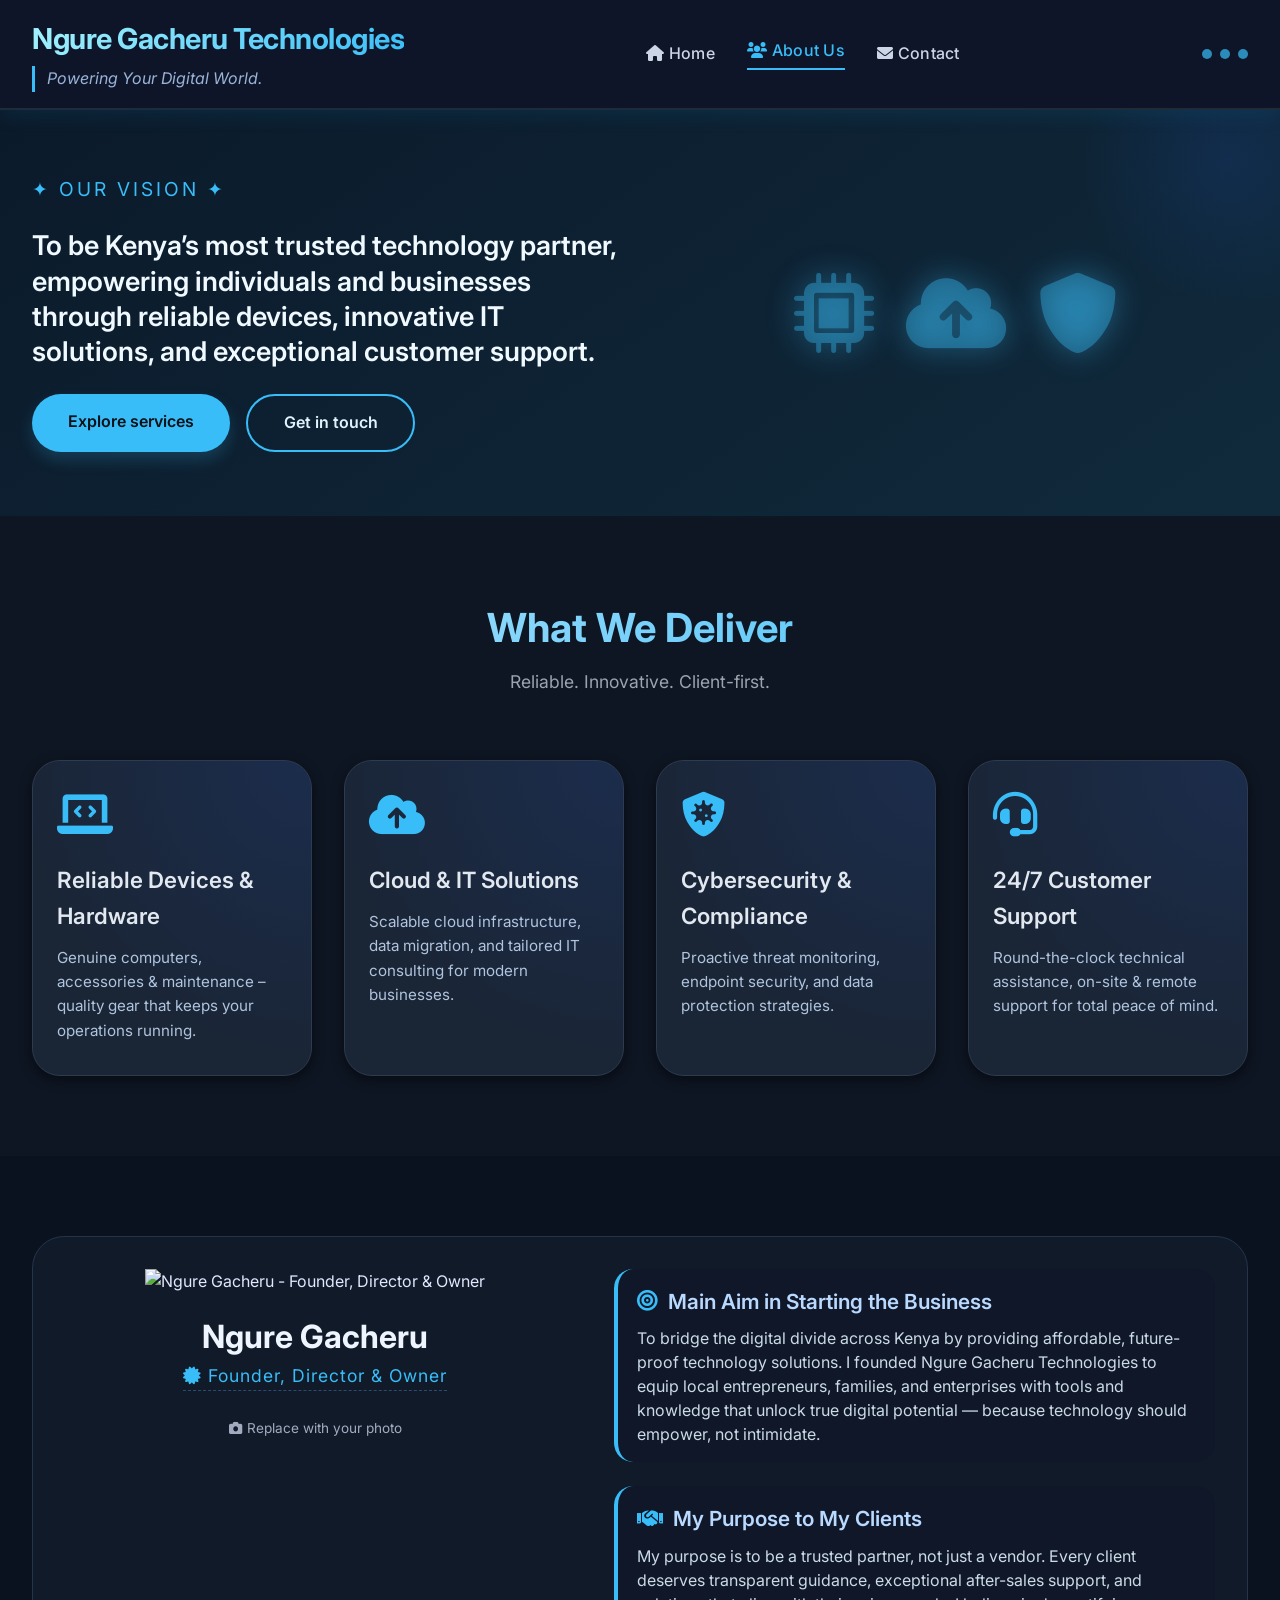
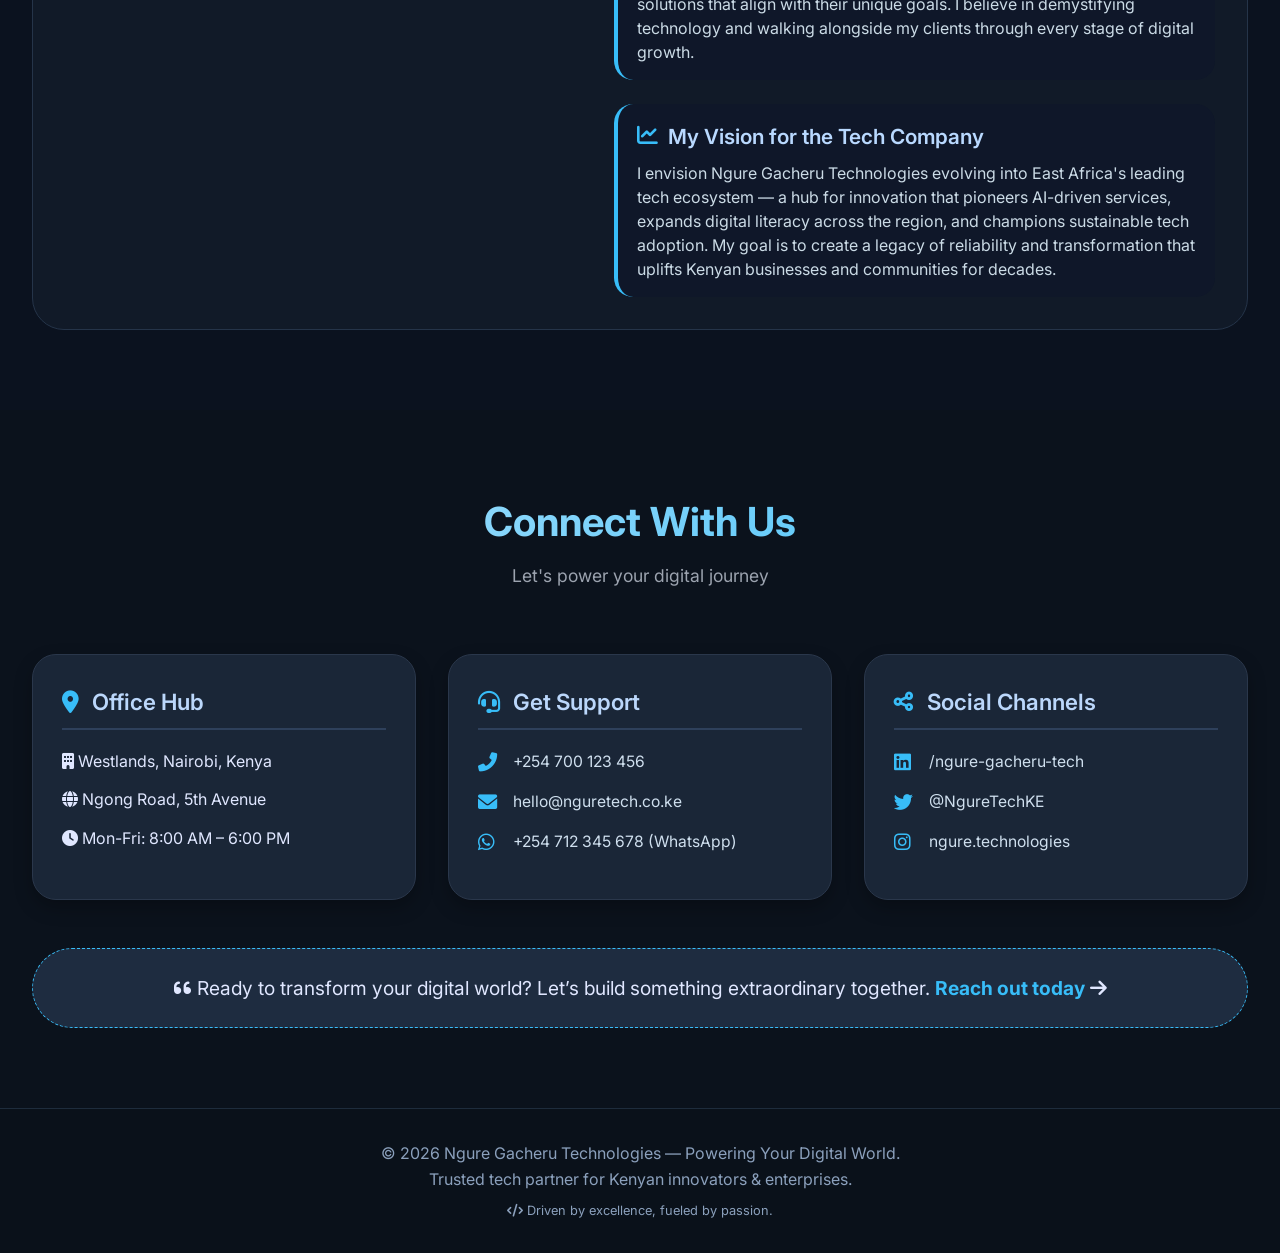
==== aboutus.html @ 0dce68aa "Create aboutus.html" ====
<!DOCTYPE html>
<html lang="en">
<head>
  <meta charset="UTF-8">
  <meta name="viewport" content="width=device-width, initial-scale=1.0, viewport-fit=cover">
  <title>About Us | Ngure Gacheru Technologies</title>
  <!-- Google Fonts + Font Awesome -->
  <link href="https://fonts.googleapis.com/css2?family=Inter:opsz,wght@14..32,300;14..32,400;14..32,600;14..32,700;14..32,800&display=swap" rel="stylesheet">
  <link rel="stylesheet" href="https://cdnjs.cloudflare.com/ajax/libs/font-awesome/6.0.0-beta3/css/all.min.css">
  <style>
    /* style.css - modern tech theme with animations (fully integrated) */
    * {
      margin: 0;
      padding: 0;
      box-sizing: border-box;
    }

    body {
      font-family: 'Inter', sans-serif;
      background-color: #0b1117;
      color: #e0e7ff;
      line-height: 1.6;
      scroll-behavior: smooth;
    }

    .container {
      max-width: 1280px;
      margin: 0 auto;
      padding: 0 2rem;
    }

    /* ===== HEADER ===== */
    .header {
      background: #0f172a;
      border-bottom: 2px solid #1e2c3a;
      box-shadow: 0 4px 20px rgba(0, 180, 255, 0.1);
      position: sticky;
      top: 0;
      z-index: 100;
      backdrop-filter: blur(6px);
      background-color: rgba(15, 23, 42, 0.95);
    }

    .header-container {
      display: flex;
      justify-content: space-between;
      align-items: center;
      padding: 1rem 2rem;
      flex-wrap: wrap;
      gap: 1rem;
    }

    .brand-area {
      display: flex;
      flex-direction: column;
    }

    .company-name {
      font-size: 1.8rem;
      font-weight: 700;
      background: linear-gradient(135deg, #a5f3fc, #38bdf8);
      -webkit-background-clip: text;
      -webkit-text-fill-color: transparent;
      background-clip: text;
      letter-spacing: -0.5px;
    }

    .motto {
      font-size: 1rem;
      color: #9ab3d8;
      font-style: italic;
      border-left: 3px solid #38bdf8;
      padding-left: 0.75rem;
      margin-top: 0.25rem;
    }

    /* navigation links */
    .nav-links {
      display: flex;
      gap: 2rem;
      align-items: center;
    }
    .nav-links a {
      color: #cbd5e6;
      text-decoration: none;
      font-weight: 500;
      transition: 0.2s;
      font-size: 1rem;
      letter-spacing: 0.3px;
    }
    .nav-links a:hover {
      color: #38bdf8;
      transform: translateY(-2px);
    }
    .nav-links a.active {
      color: #38bdf8;
      border-bottom: 2px solid #38bdf8;
      padding-bottom: 4px;
    }

    .header-accent {
      display: flex;
      gap: 8px;
    }
    .dot {
      width: 10px;
      height: 10px;
      background-color: #38bdf8;
      border-radius: 50%;
      opacity: 0.7;
      animation: pulse 2s infinite;
    }
    .dot:nth-child(2) { animation-delay: 0.4s; }
    .dot:nth-child(3) { animation-delay: 0.8s; }

    @keyframes pulse {
      0%, 100% { transform: scale(1); opacity: 0.7; }
      50% { transform: scale(1.3); opacity: 1; }
    }

    /* ===== HERO ===== */
    .hero {
      background: linear-gradient(145deg, #0b1a2a 0%, #102a3c 100%);
      padding: 4rem 0;
      overflow: hidden;
      position: relative;
    }
    .hero::before {
      content: '';
      position: absolute;
      width: 300px;
      height: 300px;
      background: radial-gradient(circle, #2563eb20 0%, transparent 70%);
      top: -100px;
      right: -100px;
      border-radius: 50%;
    }

    .hero-container {
      display: grid;
      grid-template-columns: 1fr 1fr;
      gap: 3rem;
      align-items: center;
    }

    .hero-text .vision-title {
      font-size: 1.2rem;
      text-transform: uppercase;
      letter-spacing: 3px;
      color: #38bdf8;
      margin-bottom: 0.5rem;
    }
    .vision-statement {
      font-size: 1.7rem;
      font-weight: 600;
      line-height: 1.3;
      margin: 1.5rem 0;
      color: #f0f9ff;
    }
    .hero-cta {
      display: flex;
      gap: 1rem;
      flex-wrap: wrap;
    }
    .btn {
      display: inline-block;
      padding: 0.9rem 2.2rem;
      border-radius: 40px;
      font-weight: 600;
      text-decoration: none;
      transition: all 0.3s ease;
      border: 1px solid transparent;
    }
    .btn-primary {
      background: #38bdf8;
      color: #0b1117;
      box-shadow: 0 8px 16px #38bdf830;
    }
    .btn-primary:hover {
      background: #7dd3fc;
      transform: translateY(-4px);
      box-shadow: 0 16px 24px #38bdf860;
    }
    .btn-outline {
      border: 2px solid #38bdf8;
      color: #e0f2fe;
    }
    .btn-outline:hover {
      background: #38bdf8;
      color: #0b1117;
      transform: translateY(-4px);
    }

    .hero-graphic {
      display: flex;
      gap: 2rem;
      justify-content: center;
      font-size: 5rem;
      color: #38bdf860;
    }
    .hero-graphic i {
      animation: float 4s ease-in-out infinite;
      filter: drop-shadow(0 0 15px #38bdf8);
    }
    .hero-graphic i:nth-child(2) { animation-delay: 0.6s; }
    .hero-graphic i:nth-child(3) { animation-delay: 1.2s; }

    @keyframes float {
      0%, 100% { transform: translateY(0); }
      50% { transform: translateY(-20px); }
    }

    /* ===== SERVICES ===== */
    .services {
      padding: 5rem 0;
      background: #0e1623;
    }
    .section-title {
      font-size: 2.5rem;
      font-weight: 700;
      text-align: center;
      margin-bottom: 0.5rem;
      background: linear-gradient(135deg, #bae6fd, #38bdf8);
      -webkit-background-clip: text;
      -webkit-text-fill-color: transparent;
    }
    .section-subtitle {
      text-align: center;
      color: #9ca3af;
      margin-bottom: 4rem;
      font-size: 1.1rem;
    }

    .services-grid {
      display: grid;
      grid-template-columns: repeat(auto-fit, minmax(280px, 1fr));
      gap: 2rem;
    }

    .service-card {
      background: #1a2536;
      padding: 2rem 1.5rem;
      border-radius: 28px;
      border: 1px solid #2d3a4f;
      transition: all 0.3s cubic-bezier(0.25, 0.46, 0.45, 0.94);
      box-shadow: 0 4px 12px rgba(0,0,0,0.5);
      position: relative;
      z-index: 1;
      overflow: hidden;
    }
    .service-card::before {
      content: '';
      position: absolute;
      top: 0;
      left: 0;
      width: 100%;
      height: 100%;
      background: radial-gradient(circle at top right, #2563eb20, transparent 70%);
      z-index: -1;
    }
    .service-card:hover {
      transform: translateY(-10px) scale(1.02);
      border-color: #38bdf8;
      box-shadow: 0 25px 35px -10px #0f172a, 0 0 0 2px #38bdf840;
    }
    .service-card i {
      font-size: 2.8rem;
      color: #38bdf8;
      margin-bottom: 1.5rem;
    }
    .service-card h3 {
      font-size: 1.4rem;
      font-weight: 600;
      margin-bottom: 0.75rem;
      color: #e2e8f0;
    }
    .service-card p {
      color: #b0c4de;
      font-size: 0.95rem;
    }

    /* ===== FOUNDER SECTION (custom extra) ===== */
    .founder-section {
      padding: 5rem 0;
      background: #0b121f;
    }
    .founder-grid {
      display: grid;
      grid-template-columns: 1fr 1.2fr;
      gap: 3rem;
      align-items: start;
      background: #111a28;
      border-radius: 2rem;
      padding: 2rem;
      border: 1px solid #253449;
      transition: 0.2s;
    }
    .founder-photo {
      text-align: center;
    }
    .founder-img {
      width: 100%;
      max-width: 280px;
      aspect-ratio: 1 / 1;
      object-fit: cover;
      border-radius: 2rem;
      border: 3px solid #38bdf8;
      box-shadow: 0 20px 35px -10px rgba(0,0,0,0.5);
      background: #1e2f44;
      transition: transform 0.3s;
    }
    .founder-img:hover {
      transform: scale(1.02);
    }
    .founder-name {
      font-size: 2rem;
      font-weight: 700;
      margin-top: 1rem;
      color: #eef5ff;
    }
    .founder-title {
      color: #38bdf8;
      font-size: 1.1rem;
      letter-spacing: 1px;
      margin-bottom: 1.2rem;
      border-bottom: 1px dashed #2d4b6e;
      display: inline-block;
    }
    .founder-bio {
      display: flex;
      flex-direction: column;
      gap: 1.5rem;
    }
    .bio-card {
      background: #0f172ad9;
      padding: 1rem 1.2rem;
      border-radius: 1.2rem;
      border-left: 4px solid #38bdf8;
    }
    .bio-card h4 {
      font-size: 1.3rem;
      font-weight: 600;
      margin-bottom: 0.5rem;
      color: #b9d9ff;
      display: flex;
      align-items: center;
      gap: 10px;
    }
    .bio-card h4 i {
      color: #38bdf8;
      font-size: 1.3rem;
    }
    .bio-card p {
      color: #cbdbe6;
      line-height: 1.5;
    }

    /* ===== CONTACT ===== */
    .contact {
      padding: 5rem 0;
      background: #0b121c;
    }

    .contact-grid {
      display: grid;
      grid-template-columns: repeat(auto-fit, minmax(260px, 1fr));
      gap: 2rem;
      margin-top: 2rem;
    }

    .contact-group {
      background: #1a2637;
      border-radius: 24px;
      padding: 1.8rem 1.8rem;
      border: 1px solid #2a374b;
      transition: 0.2s;
      box-shadow: 0 8px 18px #00000040;
    }
    .contact-group:hover {
      border-color: #38bdf8;
      box-shadow: 0 12px 28px #38bdf820;
    }
    .contact-group h3 {
      font-size: 1.4rem;
      font-weight: 600;
      margin-bottom: 1.2rem;
      color: #bbd7fb;
      border-bottom: 2px solid #2e405b;
      padding-bottom: 0.5rem;
    }
    .contact-group h3 i {
      color: #38bdf8;
      margin-right: 0.5rem;
    }
    .contact-group ul {
      list-style: none;
    }
    .contact-group li {
      margin-bottom: 0.8rem;
    }
    .contact-group a {
      color: #cfdfee;
      text-decoration: none;
      display: inline-flex;
      align-items: center;
      gap: 0.7rem;
      transition: all 0.2s;
      font-size: 0.98rem;
    }
    .contact-group a i {
      width: 1.5rem;
      color: #38bdf8;
      font-size: 1.2rem;
    }
    .contact-group a:hover {
      color: #38bdf8;
      transform: translateX(6px);
    }

    .contact-footer-note {
      margin-top: 3rem;
      background: #1e2c40;
      padding: 1.5rem;
      border-radius: 60px;
      text-align: center;
      border: 1px dashed #38bdf8;
    }
    .contact-footer-note p {
      font-size: 1.2rem;
    }
    .contact-footer-note a {
      color: #38bdf8;
      font-weight: 700;
      text-decoration: none;
    }
    .contact-footer-note a:hover {
      text-decoration: underline;
    }

    /* ===== FOOTER ===== */
    .footer {
      background: #0a111a;
      padding: 2rem 0;
      border-top: 1px solid #1e2c3c;
      text-align: center;
      color: #8ba0bc;
    }

    /* ===== ANIMATION ON VIEW (intersection observer) ===== */
    .animate-on-view {
      opacity: 0;
      transform: translateY(35px);
      transition: opacity 0.7s ease, transform 0.7s ease;
    }
    .animate-on-view.visible {
      opacity: 1;
      transform: translateY(0);
    }

    /* ===== RESPONSIVE ===== */
    @media (max-width: 768px) {
      .hero-container {
        grid-template-columns: 1fr;
        text-align: center;
      }
      .hero-cta {
        justify-content: center;
      }
      .hero-graphic {
        font-size: 4rem;
        order: -1;
      }
      .company-name {
        font-size: 1.4rem;
      }
      .header-container {
        flex-direction: column;
        text-align: center;
      }
      .motto {
        border-left: none;
        border-top: 2px solid #38bdf8;
        padding-top: 0.3rem;
      }
      .nav-links {
        justify-content: center;
        flex-wrap: wrap;
        gap: 1.2rem;
      }
      .contact-grid {
        grid-template-columns: 1fr;
      }
      .founder-grid {
        grid-template-columns: 1fr;
        text-align: center;
        gap: 1.8rem;
      }
      .bio-card {
        text-align: left;
      }
    }
    @media (max-width: 480px) {
      .vision-statement {
        font-size: 1.3rem;
      }
      .founder-name {
        font-size: 1.5rem;
      }
    }
  </style>
</head>
<body>

<header class="header">
  <div class="header-container">
    <div class="brand-area">
      <div class="company-name">Ngure Gacheru Technologies</div>
      <div class="motto">Powering Your Digital World.</div>
    </div>
    <div class="nav-links">
      <a href="index.html"><i class="fas fa-home"></i> Home</a>
      <a href="#" class="active"><i class="fas fa-users"></i> About Us</a>
      <a href="#contact"><i class="fas fa-envelope"></i> Contact</a>
    </div>
    <div class="header-accent">
      <div class="dot"></div>
      <div class="dot"></div>
      <div class="dot"></div>
    </div>
  </div>
</header>

<main>
  <!-- Hero + Vision statement (Company Vision) -->
  <section class="hero">
    <div class="container hero-container">
      <div class="hero-text animate-on-view">
        <span class="vision-title">✦ OUR VISION ✦</span>
        <div class="vision-statement">
          To be Kenya’s most trusted technology partner, empowering individuals and businesses through reliable devices, innovative IT solutions, and exceptional customer support.
        </div>
        <div class="hero-cta">
          <a href="#services" class="btn btn-primary">Explore services</a>
          <a href="#contact" class="btn btn-outline">Get in touch</a>
        </div>
      </div>
      <div class="hero-graphic animate-on-view">
        <i class="fas fa-microchip"></i>
        <i class="fas fa-cloud-upload-alt"></i>
        <i class="fas fa-shield-alt"></i>
      </div>
    </div>
  </section>

  <!-- Services Section (IT solutions) -->
  <section id="services" class="services">
    <div class="container">
      <h2 class="section-title animate-on-view">What We Deliver</h2>
      <p class="section-subtitle animate-on-view">Reliable. Innovative. Client-first.</p>
      <div class="services-grid">
        <div class="service-card animate-on-view">
          <i class="fas fa-laptop-code"></i>
          <h3>Reliable Devices & Hardware</h3>
          <p>Genuine computers, accessories & maintenance – quality gear that keeps your operations running.</p>
        </div>
        <div class="service-card animate-on-view">
          <i class="fas fa-cloud-upload-alt"></i>
          <h3>Cloud & IT Solutions</h3>
          <p>Scalable cloud infrastructure, data migration, and tailored IT consulting for modern businesses.</p>
        </div>
        <div class="service-card animate-on-view">
          <i class="fas fa-shield-virus"></i>
          <h3>Cybersecurity & Compliance</h3>
          <p>Proactive threat monitoring, endpoint security, and data protection strategies.</p>
        </div>
        <div class="service-card animate-on-view">
          <i class="fas fa-headset"></i>
          <h3>24/7 Customer Support</h3>
          <p>Round-the-clock technical assistance, on-site & remote support for total peace of mind.</p>
        </div>
      </div>
    </div>
  </section>

  <!-- FOUNDER SECTION: Photo, Position, Aim, Purpose, Personal Vision for the business -->
  <section class="founder-section">
    <div class="container">
      <div class="founder-grid animate-on-view">
        <div class="founder-photo">
          <!-- Founder image placeholder (actual photo upload area) -->
          <img class="DSC_1943.JPG.jpeg" 
               src="https://placehold.co/500x500/0f172a/38bdf8?text=NGURE+GACHERU&font=montserrat" 
               alt="Ngure Gacheru - Founder, Director & Owner">
          <div class="founder-name">Ngure Gacheru</div>
          <div class="founder-title"><i class="fas fa-certificate"></i> Founder, Director & Owner</div>
          <p style="font-size: 0.85rem; margin-top: 0.5rem; opacity: 0.7;"><i class="fas fa-camera"></i> Replace with your photo</p>
        </div>
        <div class="founder-bio">
          <div class="bio-card">
            <h4><i class="fas fa-bullseye"></i> Main Aim in Starting the Business</h4>
            <p>To bridge the digital divide across Kenya by providing affordable, future-proof technology solutions. I founded Ngure Gacheru Technologies to equip local entrepreneurs, families, and enterprises with tools and knowledge that unlock true digital potential — because technology should empower, not intimidate.</p>
          </div>
          <div class="bio-card">
            <h4><i class="fas fa-handshake"></i> My Purpose to My Clients</h4>
            <p>My purpose is to be a trusted partner, not just a vendor. Every client deserves transparent guidance, exceptional after-sales support, and solutions that align with their unique goals. I believe in demystifying technology and walking alongside my clients through every stage of digital growth.</p>
          </div>
          <div class="bio-card">
            <h4><i class="fas fa-chart-line"></i> My Vision for the Tech Company</h4>
            <p>I envision Ngure Gacheru Technologies evolving into East Africa's leading tech ecosystem — a hub for innovation that pioneers AI-driven services, expands digital literacy across the region, and champions sustainable tech adoption. My goal is to create a legacy of reliability and transformation that uplifts Kenyan businesses and communities for decades.</p>
          </div>
        </div>
      </div>
    </div>
  </section>

  <!-- Contact Section with real details -->
  <section id="contact" class="contact">
    <div class="container">
      <h2 class="section-title animate-on-view">Connect With Us</h2>
      <p class="section-subtitle animate-on-view">Let's power your digital journey</p>
      <div class="contact-grid">
        <div class="contact-group animate-on-view">
          <h3><i class="fas fa-map-marker-alt"></i> Office Hub</h3>
          <ul>
            <li><i class="fas fa-building"></i> Westlands, Nairobi, Kenya</li>
            <li><i class="fas fa-globe"></i> Ngong Road, 5th Avenue</li>
            <li><i class="fas fa-clock"></i> Mon-Fri: 8:00 AM – 6:00 PM</li>
          </ul>
        </div>
        <div class="contact-group animate-on-view">
          <h3><i class="fas fa-headset"></i> Get Support</h3>
          <ul>
            <li><a href="tel:+254700123456"><i class="fas fa-phone-alt"></i> +254 700 123 456</a></li>
            <li><a href="mailto:hello@nguretech.co.ke"><i class="fas fa-envelope"></i> hello@nguretech.co.ke</a></li>
            <li><a href="#"><i class="fab fa-whatsapp"></i> +254 712 345 678 (WhatsApp)</a></li>
          </ul>
        </div>
        <div class="contact-group animate-on-view">
          <h3><i class="fas fa-share-alt"></i> Social Channels</h3>
          <ul>
            <li><a href="#"><i class="fab fa-linkedin"></i> /ngure-gacheru-tech</a></li>
            <li><a href="#"><i class="fab fa-twitter"></i> @NgureTechKE</a></li>
            <li><a href="#"><i class="fab fa-instagram"></i> ngure.technologies</a></li>
          </ul>
        </div>
      </div>
      <div class="contact-footer-note animate-on-view">
        <p><i class="fas fa-quote-left"></i> Ready to transform your digital world? Let’s build something extraordinary together. <a href="mailto:hello@nguretech.co.ke">Reach out today</a> <i class="fas fa-arrow-right"></i></p>
      </div>
    </div>
  </section>
</main>

<footer class="footer">
  <div class="container">
    <p>© 2026 Ngure Gacheru Technologies — Powering Your Digital World. <br> Trusted tech partner for Kenyan innovators & enterprises.</p>
    <p style="margin-top: 0.5rem; font-size: 0.8rem;"><i class="fas fa-code"></i> Driven by excellence, fueled by passion.</p>
  </div>
</footer>

<script>
  // Intersection Observer for .animate-on-view elements
  const animatedElements = document.querySelectorAll('.animate-on-view');
  const observer = new IntersectionObserver((entries) => {
    entries.forEach(entry => {
      if (entry.isIntersecting) {
        entry.target.classList.add('visible');
        observer.unobserve(entry.target);
      }
    });
  }, { threshold: 0.2, rootMargin: "0px 0px -20px 0px" });
  
  animatedElements.forEach(el => observer.observe(el));
  
  // manually trigger any already visible on load (in case)
  window.addEventListener('load', () => {
    animatedElements.forEach(el => {
      const rect = el.getBoundingClientRect();
      if (rect.top < window.innerHeight - 100) {
        el.classList.add('visible');
        observer.unobserve(el);
      }
    });
  });
</script>
</body>
</html>
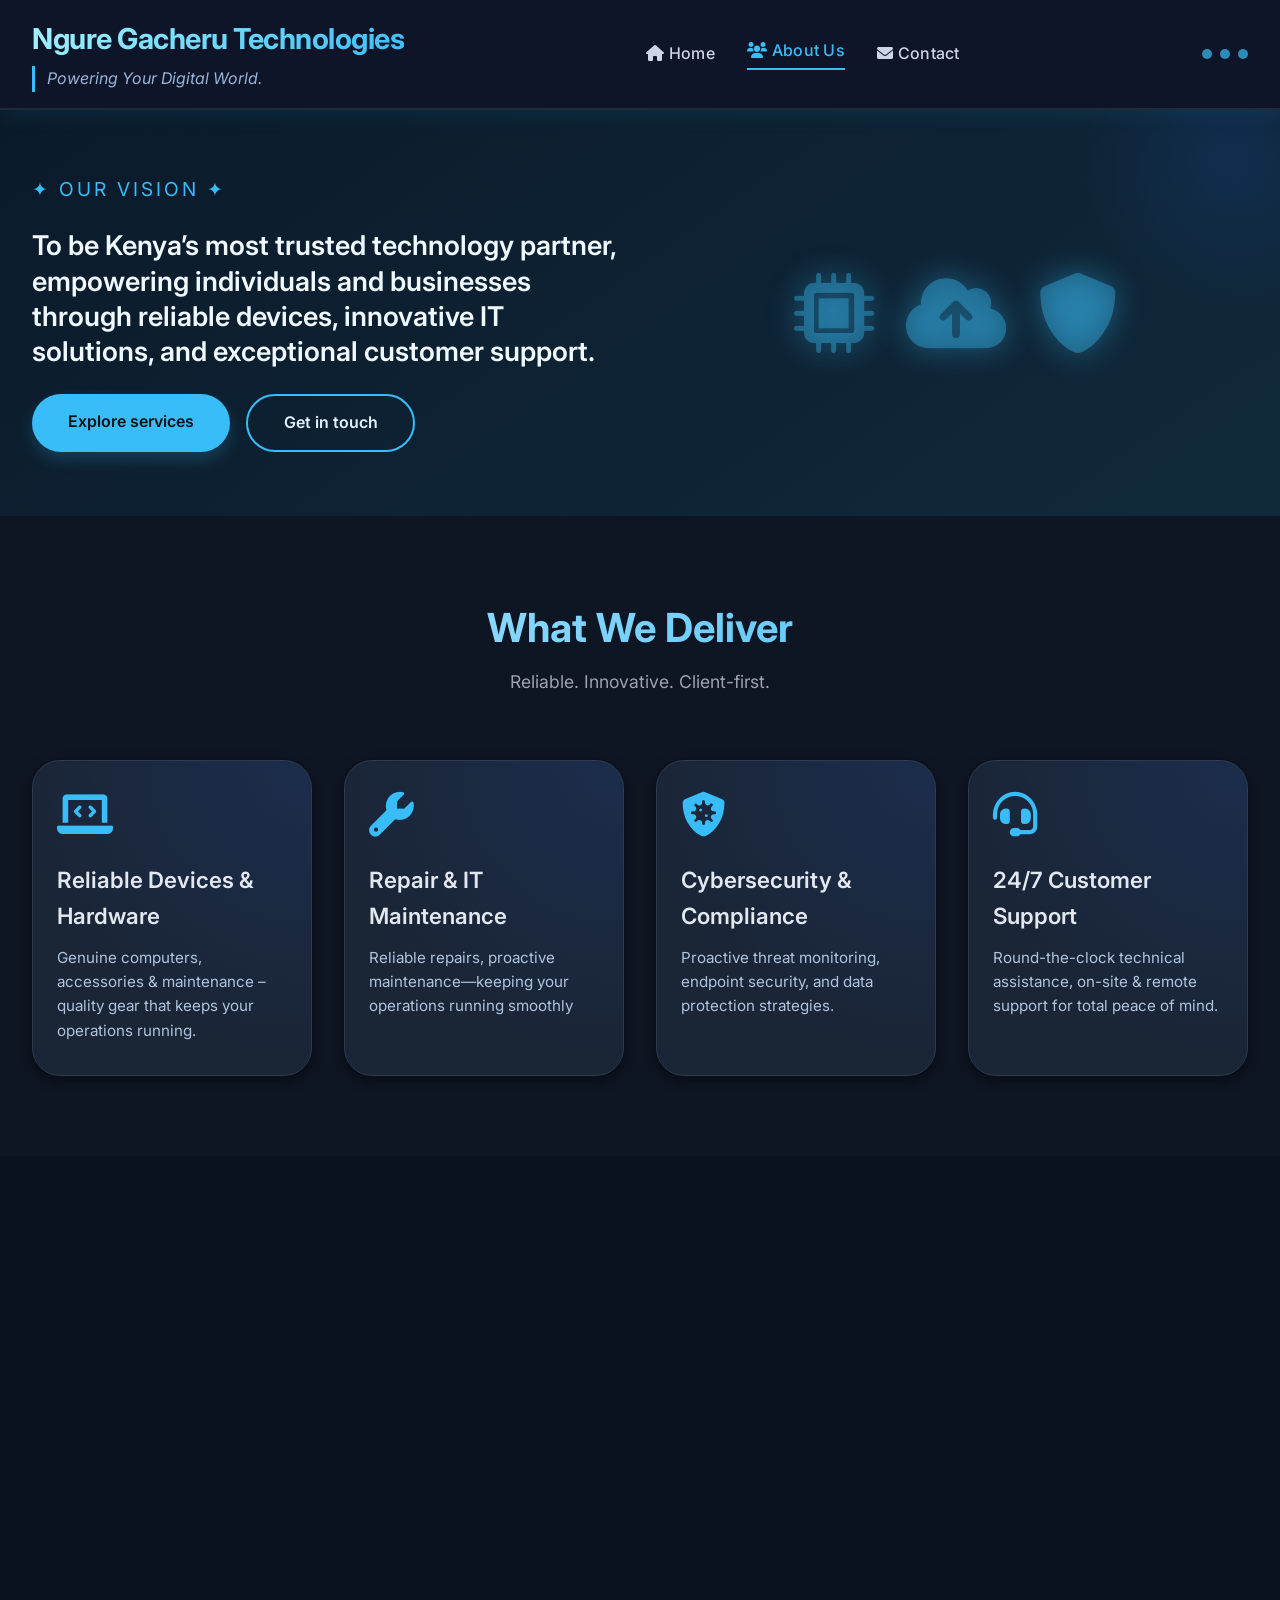
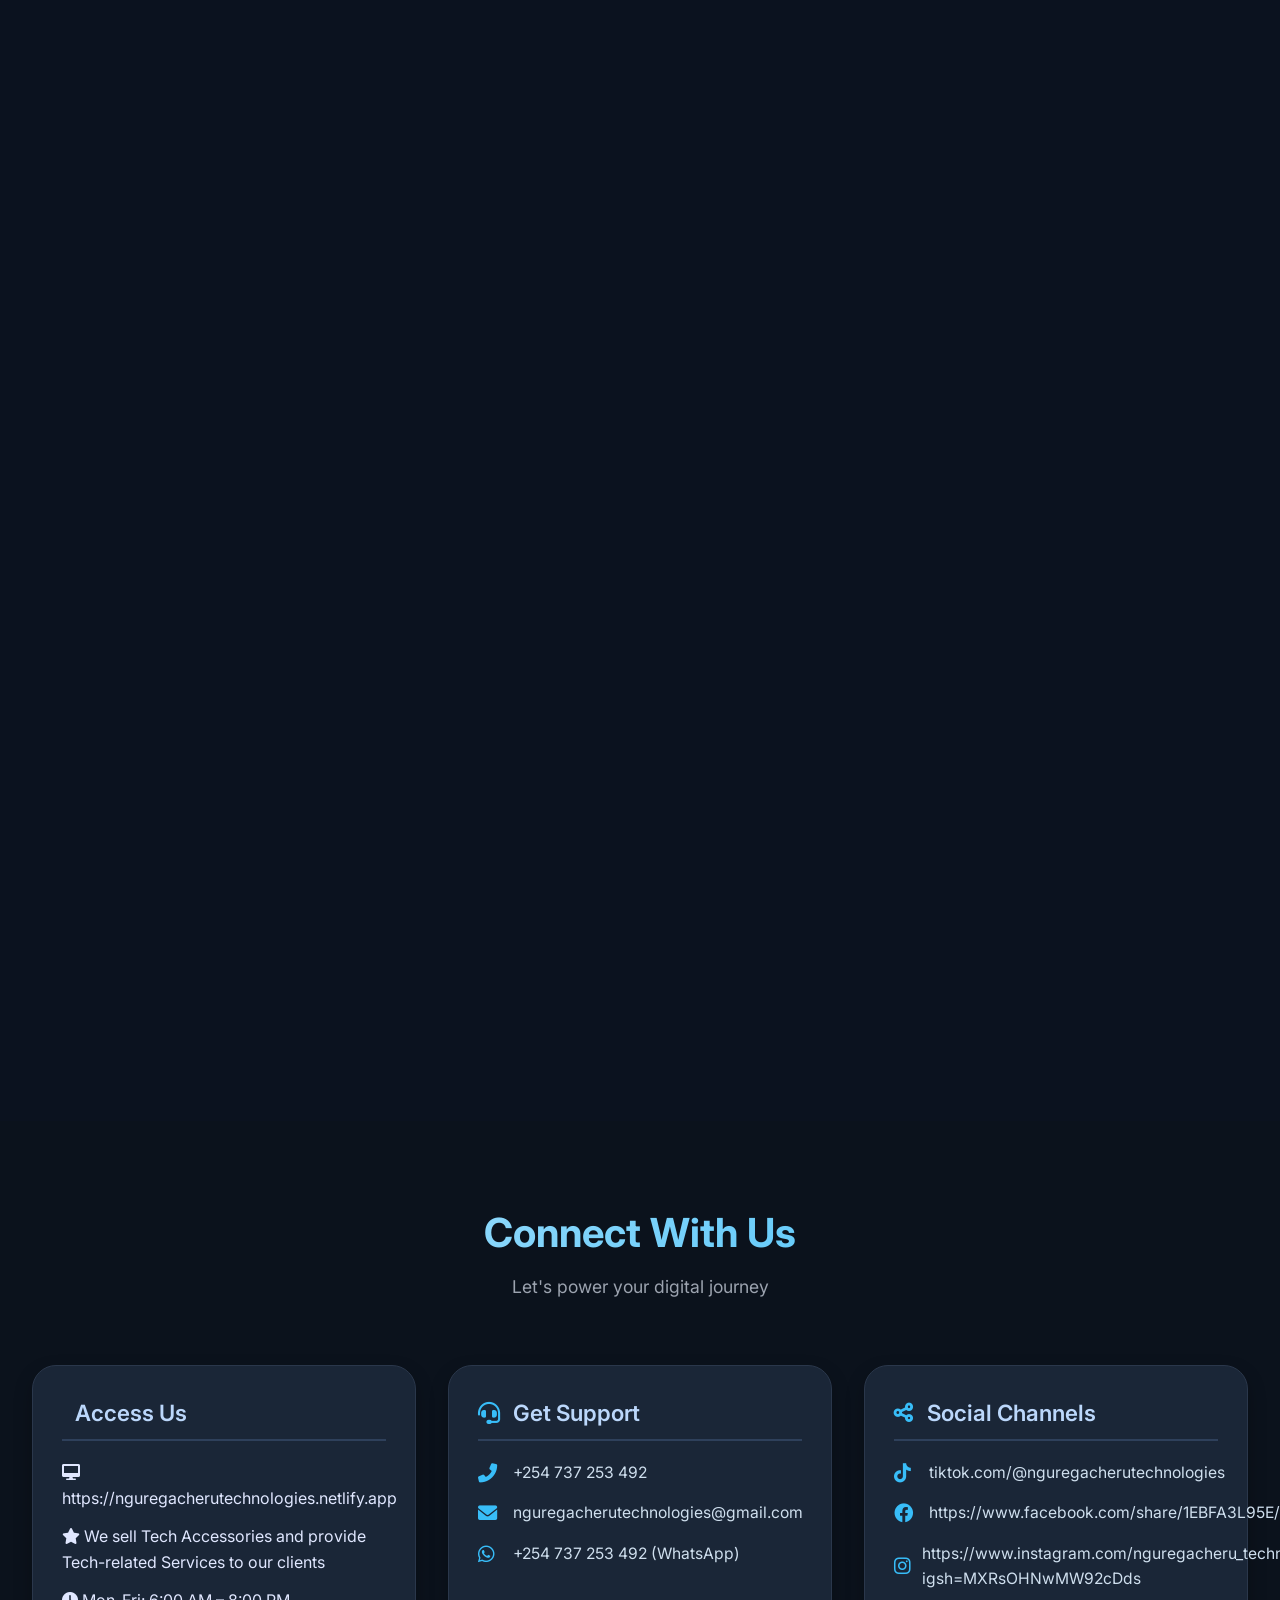
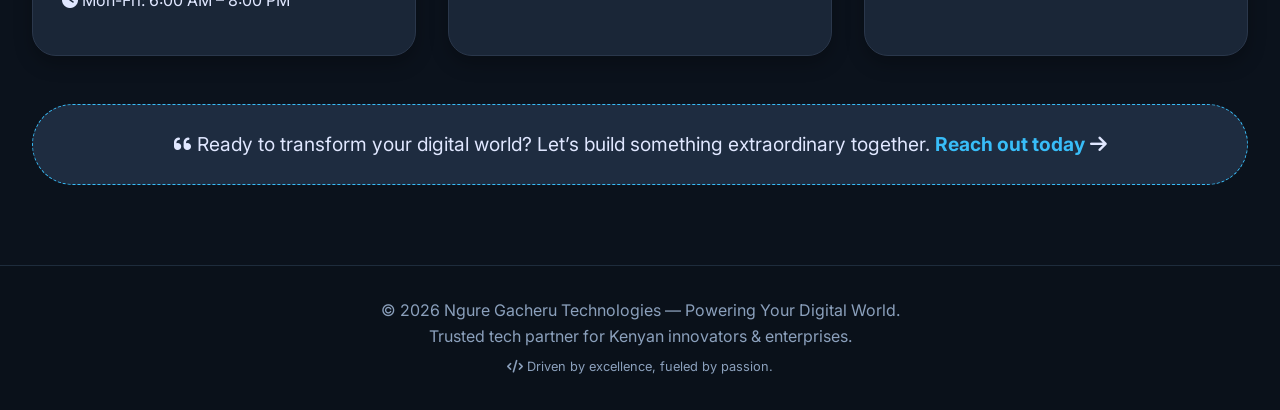
==== commit 0eac87b2: "Update aboutus.html" ====
--- a/aboutus.html
+++ b/aboutus.html
@@ -564,9 +564,9 @@
           <p>Genuine computers, accessories & maintenance – quality gear that keeps your operations running.</p>
         </div>
         <div class="service-card animate-on-view">
-          <i class="fas fa-cloud-upload-alt"></i>
-          <h3>Cloud & IT Solutions</h3>
-          <p>Scalable cloud infrastructure, data migration, and tailored IT consulting for modern businesses.</p>
+          <i class="fas fa-wrench"></i>
+          <h3>Repair & IT Maintenance</h3>
+          <p>Reliable repairs, proactive maintenance—keeping your operations running smoothly</p>
         </div>
         <div class="service-card animate-on-view">
           <i class="fas fa-shield-virus"></i>
@@ -588,12 +588,11 @@
       <div class="founder-grid animate-on-view">
         <div class="founder-photo">
           <!-- Founder image placeholder (actual photo upload area) -->
-          <img class="DSC_1943.JPG.jpeg" 
-               src="https://placehold.co/500x500/0f172a/38bdf8?text=NGURE+GACHERU&font=montserrat" 
+          <img class="founder-img." 
+               src="DSC_1943.JPG.jpeg"
                alt="Ngure Gacheru - Founder, Director & Owner">
           <div class="founder-name">Ngure Gacheru</div>
           <div class="founder-title"><i class="fas fa-certificate"></i> Founder, Director & Owner</div>
-          <p style="font-size: 0.85rem; margin-top: 0.5rem; opacity: 0.7;"><i class="fas fa-camera"></i> Replace with your photo</p>
         </div>
         <div class="founder-bio">
           <div class="bio-card">
@@ -620,27 +619,27 @@
       <p class="section-subtitle animate-on-view">Let's power your digital journey</p>
       <div class="contact-grid">
         <div class="contact-group animate-on-view">
-          <h3><i class="fas fa-map-marker-alt"></i> Office Hub</h3>
+          <h3><i class="fas fa-vcard-o"></i> Access Us</h3>
           <ul>
-            <li><i class="fas fa-building"></i> Westlands, Nairobi, Kenya</li>
-            <li><i class="fas fa-globe"></i> Ngong Road, 5th Avenue</li>
-            <li><i class="fas fa-clock"></i> Mon-Fri: 8:00 AM – 6:00 PM</li>
+            <li><i class="fas fa-desktop"></i> https://nguregacherutechnologies.netlify.app</li>
+            <li><i class="fas fa-star"></i> We sell Tech Accessories and provide Tech-related Services to our clients</li>
+            <li><i class="fas fa-clock"></i> Mon-Fri: 6:00 AM – 8:00 PM</li>
           </ul>
         </div>
         <div class="contact-group animate-on-view">
           <h3><i class="fas fa-headset"></i> Get Support</h3>
           <ul>
-            <li><a href="tel:+254700123456"><i class="fas fa-phone-alt"></i> +254 700 123 456</a></li>
-            <li><a href="mailto:hello@nguretech.co.ke"><i class="fas fa-envelope"></i> hello@nguretech.co.ke</a></li>
-            <li><a href="#"><i class="fab fa-whatsapp"></i> +254 712 345 678 (WhatsApp)</a></li>
+            <li><a href="tel:+254737253492"><i class="fas fa-phone-alt"></i> +254 737 253 492</a></li>
+            <li><a href="mailto:nguregacherutechnologies@gmail.com"><i class="fas fa-envelope"></i> nguregacherutechnologies@gmail.com</a></li>
+            <li><a href="#"><i class="fab fa-whatsapp"></i> +254 737 253 492 (WhatsApp)</a></li>
           </ul>
         </div>
         <div class="contact-group animate-on-view">
           <h3><i class="fas fa-share-alt"></i> Social Channels</h3>
           <ul>
-            <li><a href="#"><i class="fab fa-linkedin"></i> /ngure-gacheru-tech</a></li>
-            <li><a href="#"><i class="fab fa-twitter"></i> @NgureTechKE</a></li>
-            <li><a href="#"><i class="fab fa-instagram"></i> ngure.technologies</a></li>
+            <li><a href="#"><i class="fab fa-tiktok"></i> tiktok.com/@nguregacherutechnologies</a></li>
+            <li><a href="#"><i class="fab fa-facebook"></i> https://www.facebook.com/share/1EBFA3L95E/</a></li>
+            <li><a href="#"><i class="fab fa-instagram"></i> https://www.instagram.com/nguregacheru_technologies?igsh=MXRsOHNwMW92cDds</a></li>
           </ul>
         </div>
       </div>
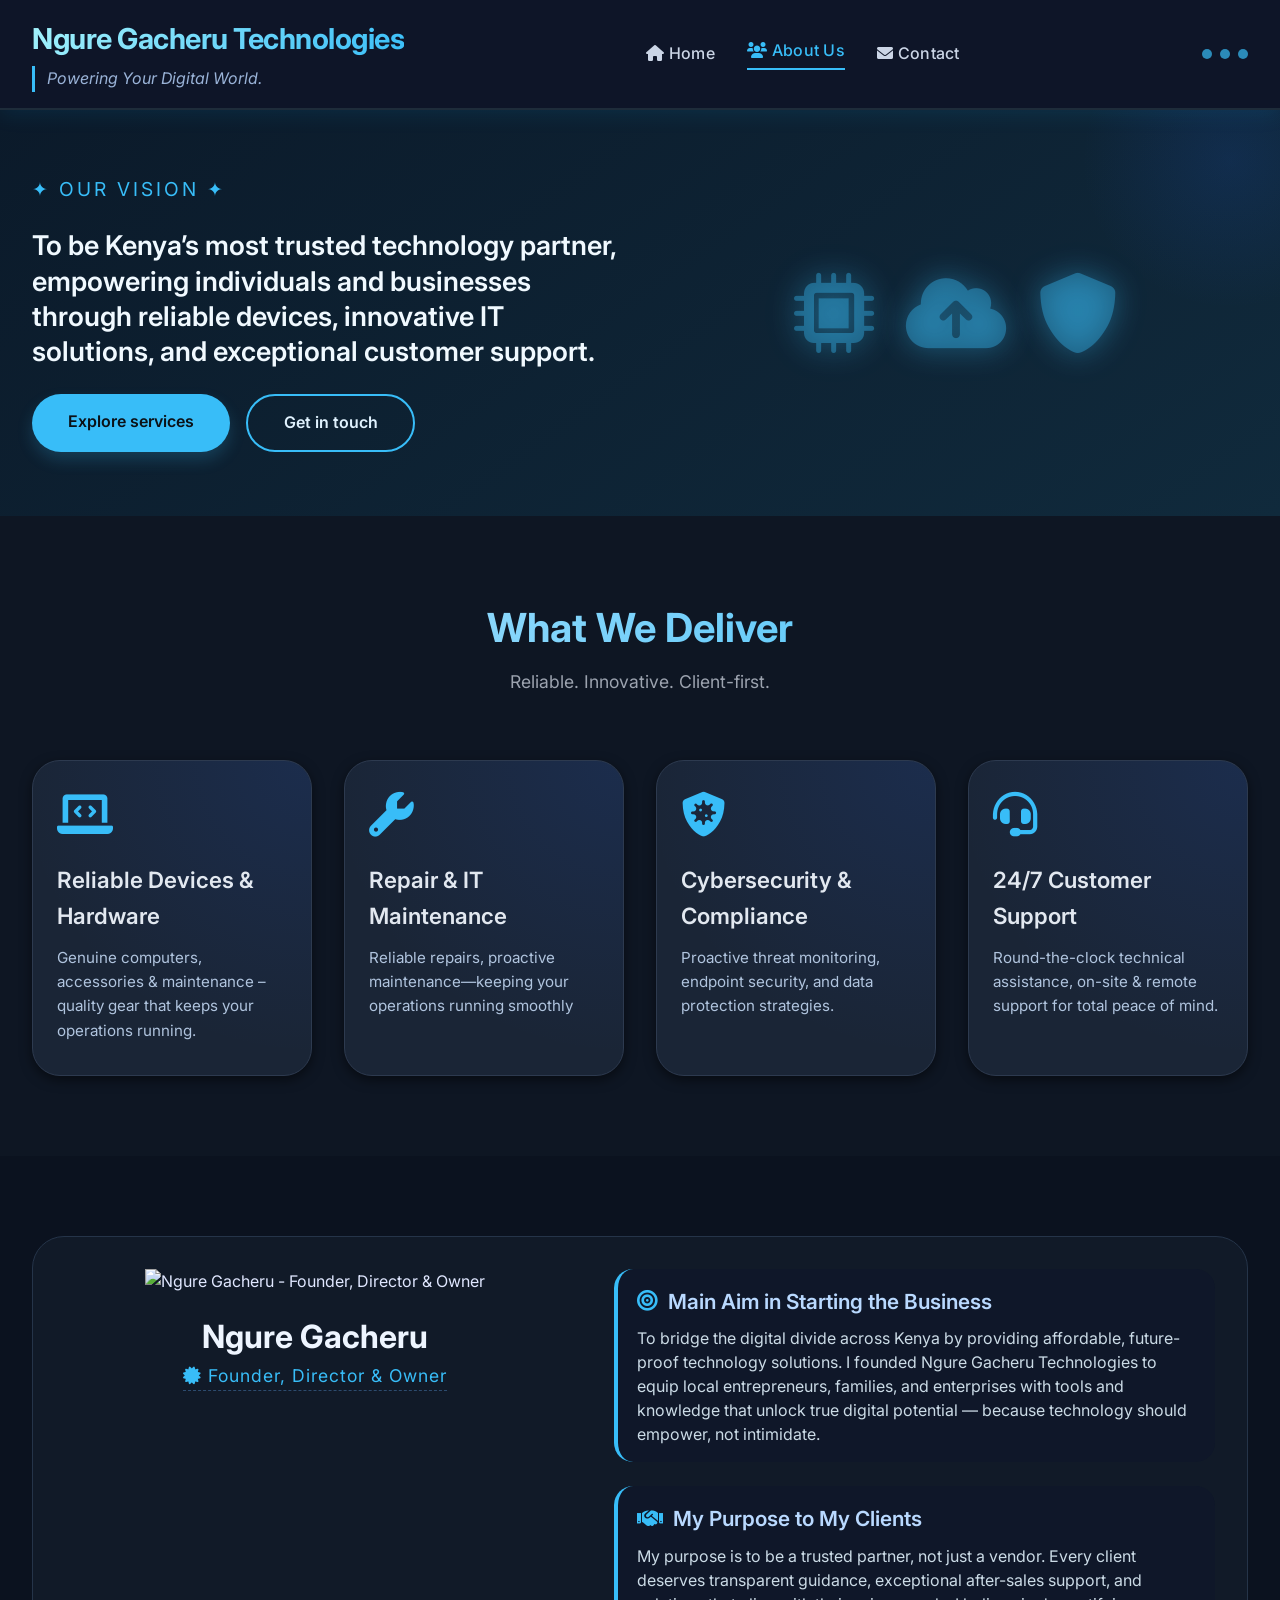
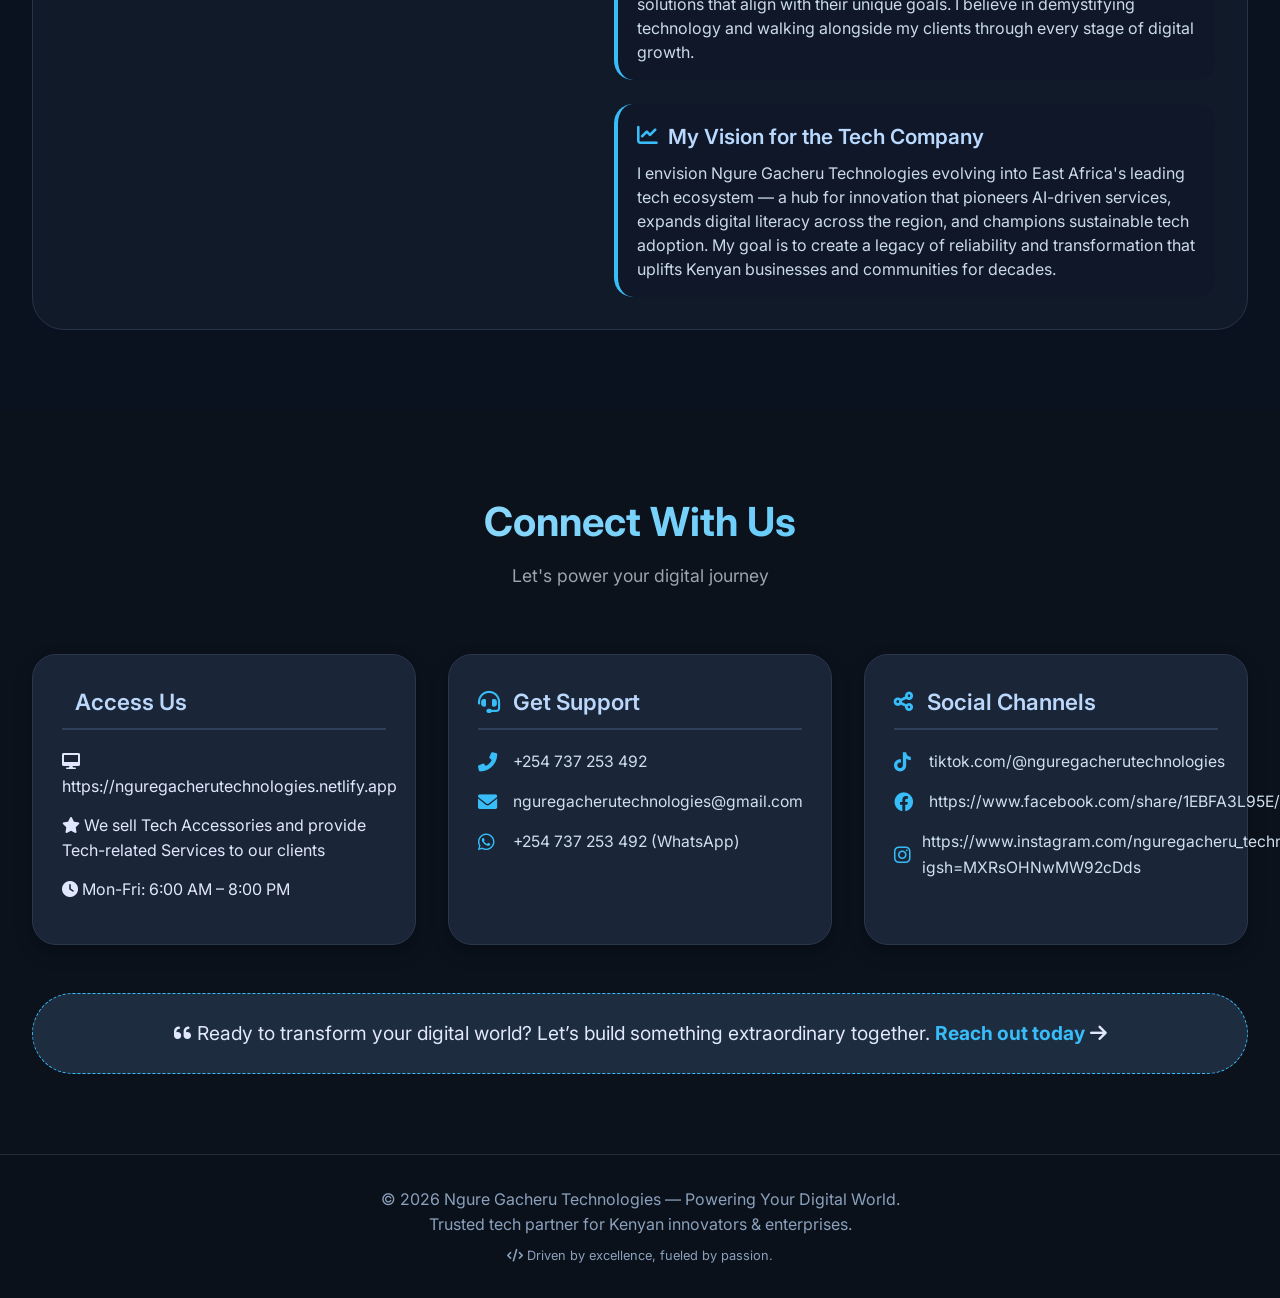
==== commit 0ff2b9a7: "Update founder image source in aboutus.html" ====
--- a/aboutus.html
+++ b/aboutus.html
@@ -588,7 +588,7 @@
       <div class="founder-grid animate-on-view">
         <div class="founder-photo">
           <!-- Founder image placeholder (actual photo upload area) -->
-          <img class="founder-img." 
+          <img class="WhatsApp Image 2026-03-31 at 9.51.46 PM.jpeg" 
                src="DSC_1943.JPG.jpeg"
                alt="Ngure Gacheru - Founder, Director & Owner">
           <div class="founder-name">Ngure Gacheru</div>
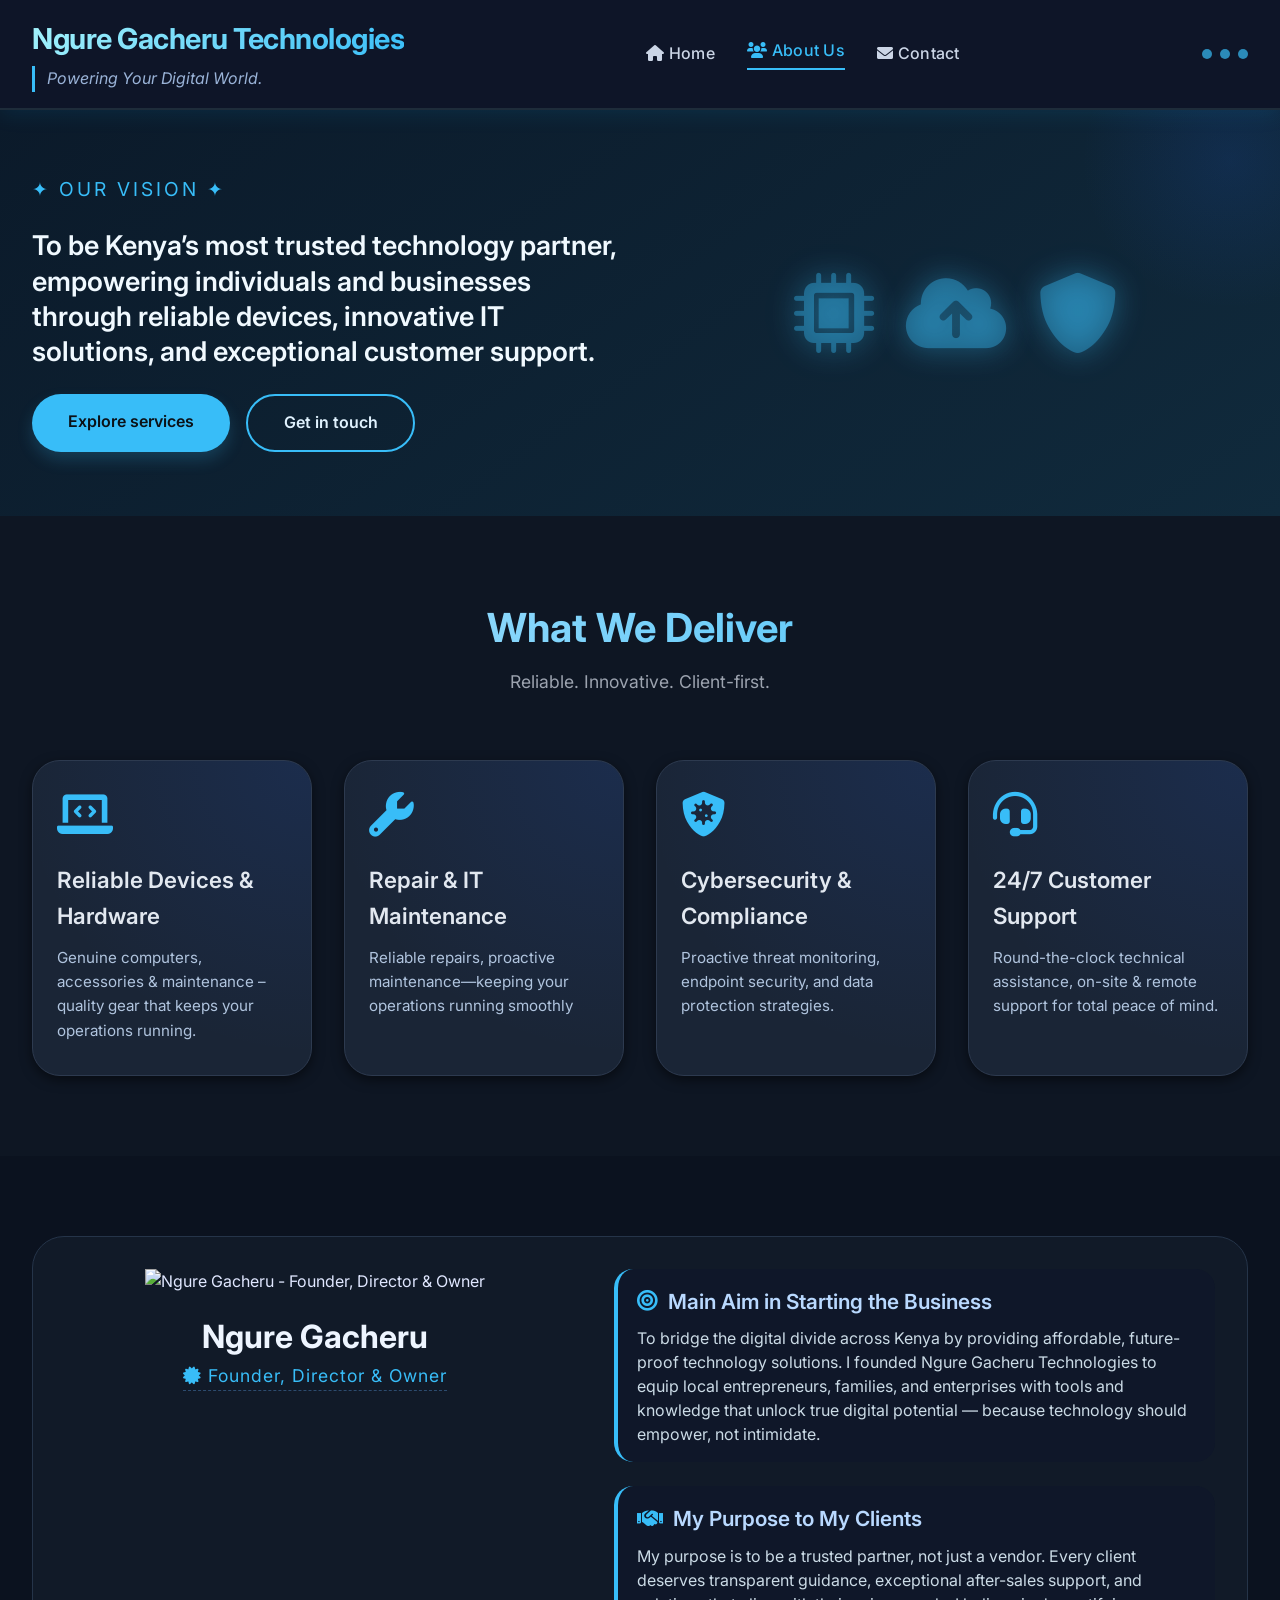
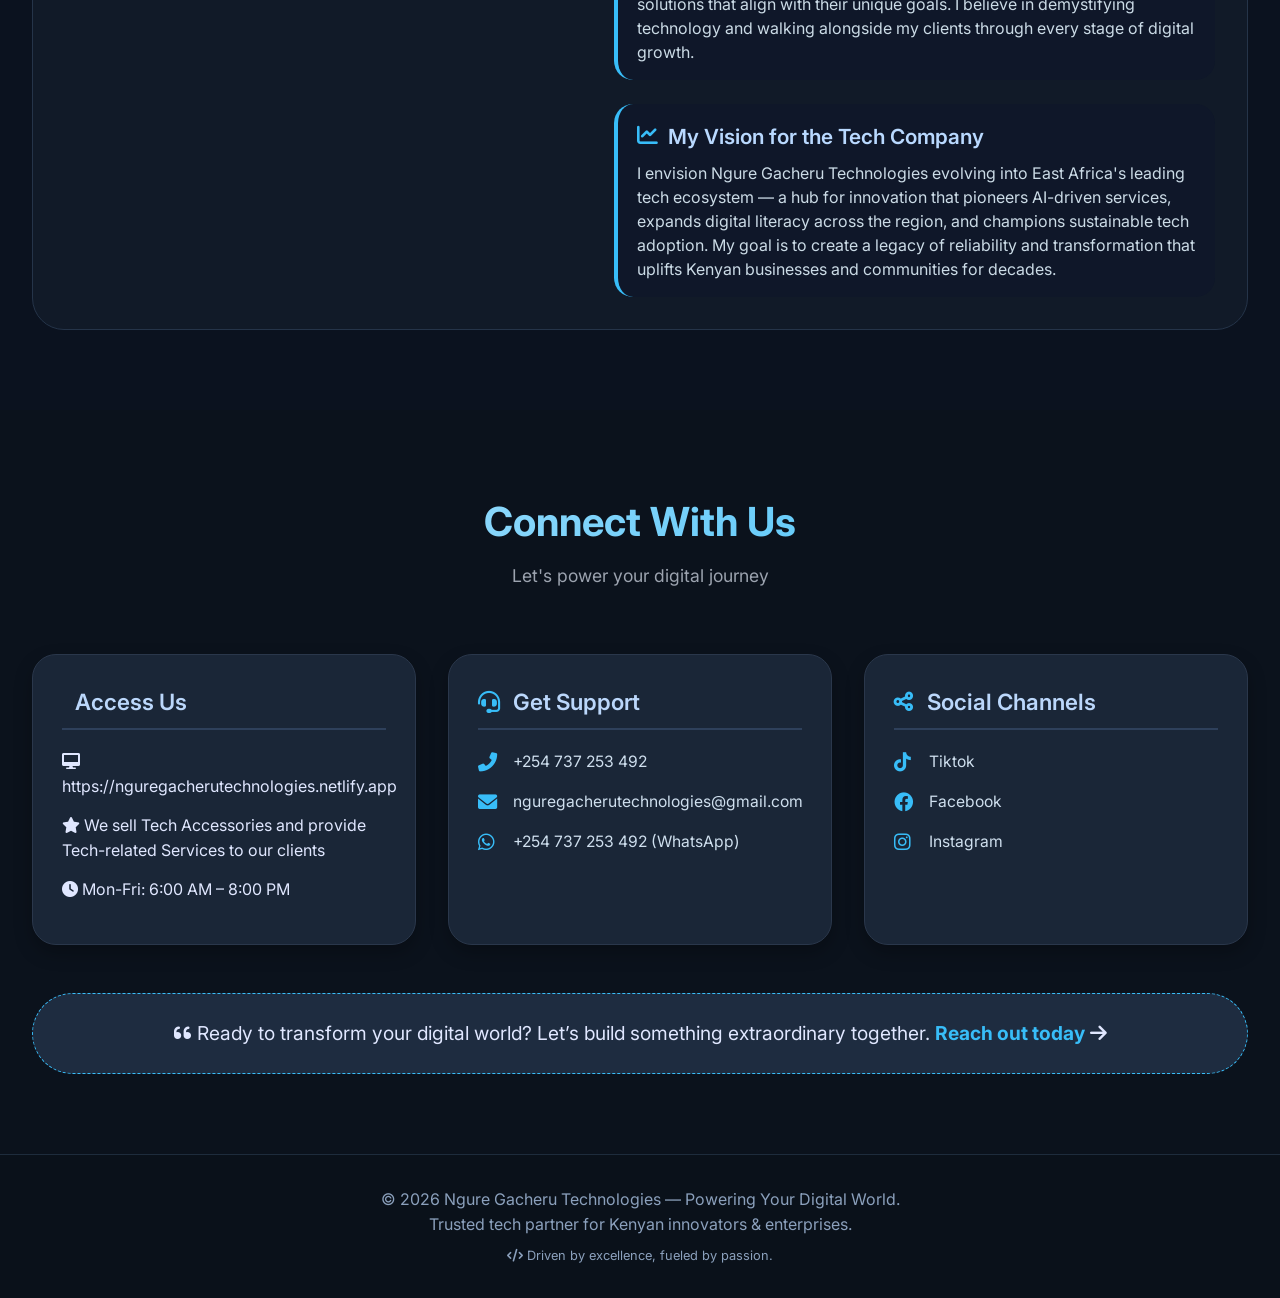
==== commit a0f039c6: "Update founder image and social media links" ====
--- a/aboutus.html
+++ b/aboutus.html
@@ -588,8 +588,8 @@
       <div class="founder-grid animate-on-view">
         <div class="founder-photo">
           <!-- Founder image placeholder (actual photo upload area) -->
-          <img class="WhatsApp Image 2026-03-31 at 9.51.46 PM.jpeg" 
-               src="DSC_1943.JPG.jpeg"
+          <img class="founder_img" 
+               src="https://instasize.com/p/1aa304f0e560e68f55639da0006b2c724a5c6091d4c13c1d27803689c3d4c22f"
                alt="Ngure Gacheru - Founder, Director & Owner">
           <div class="founder-name">Ngure Gacheru</div>
           <div class="founder-title"><i class="fas fa-certificate"></i> Founder, Director & Owner</div>
@@ -637,14 +637,14 @@
         <div class="contact-group animate-on-view">
           <h3><i class="fas fa-share-alt"></i> Social Channels</h3>
           <ul>
-            <li><a href="#"><i class="fab fa-tiktok"></i> tiktok.com/@nguregacherutechnologies</a></li>
-            <li><a href="#"><i class="fab fa-facebook"></i> https://www.facebook.com/share/1EBFA3L95E/</a></li>
-            <li><a href="#"><i class="fab fa-instagram"></i> https://www.instagram.com/nguregacheru_technologies?igsh=MXRsOHNwMW92cDds</a></li>
+            <li><a href="tiktok.com/@nguregacherutechnologies"><i class="fab fa-tiktok"></i> Tiktok</a></li>
+            <li><a href="https://www.facebook.com/share/1EBFA3L95E/"><i class="fab fa-facebook"></i> Facebook</a></li>
+            <li><a href="https://www.instagram.com/nguregacheru_technologies?igsh=MXRsOHNwMW92cDds"><i class="fab fa-instagram"></i> Instagram</a></li>
           </ul>
         </div>
       </div>
       <div class="contact-footer-note animate-on-view">
-        <p><i class="fas fa-quote-left"></i> Ready to transform your digital world? Let’s build something extraordinary together. <a href="mailto:hello@nguretech.co.ke">Reach out today</a> <i class="fas fa-arrow-right"></i></p>
+        <p><i class="fas fa-quote-left"></i> Ready to transform your digital world? Let’s build something extraordinary together. <a href="mailto:nguregacherutechnologies@gmail.com">Reach out today</a> <i class="fas fa-arrow-right"></i></p>
       </div>
     </div>
   </section>
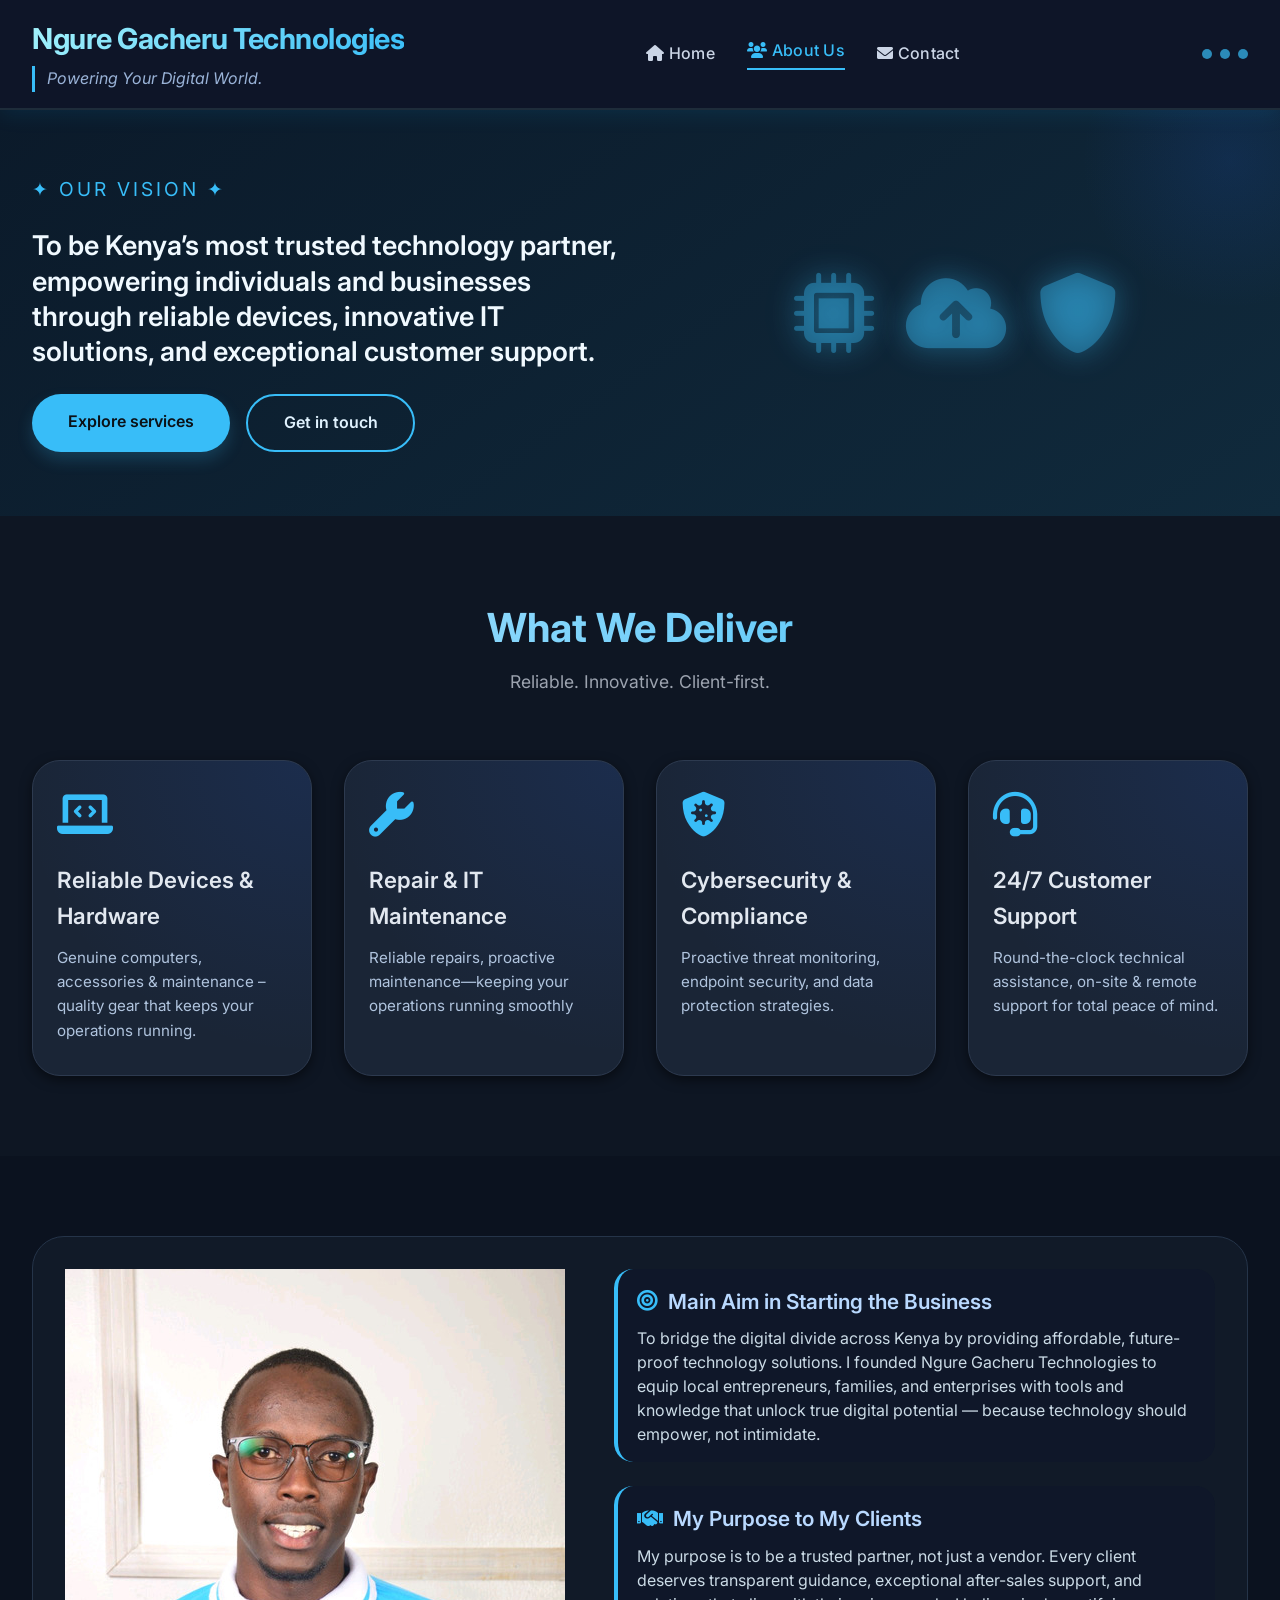
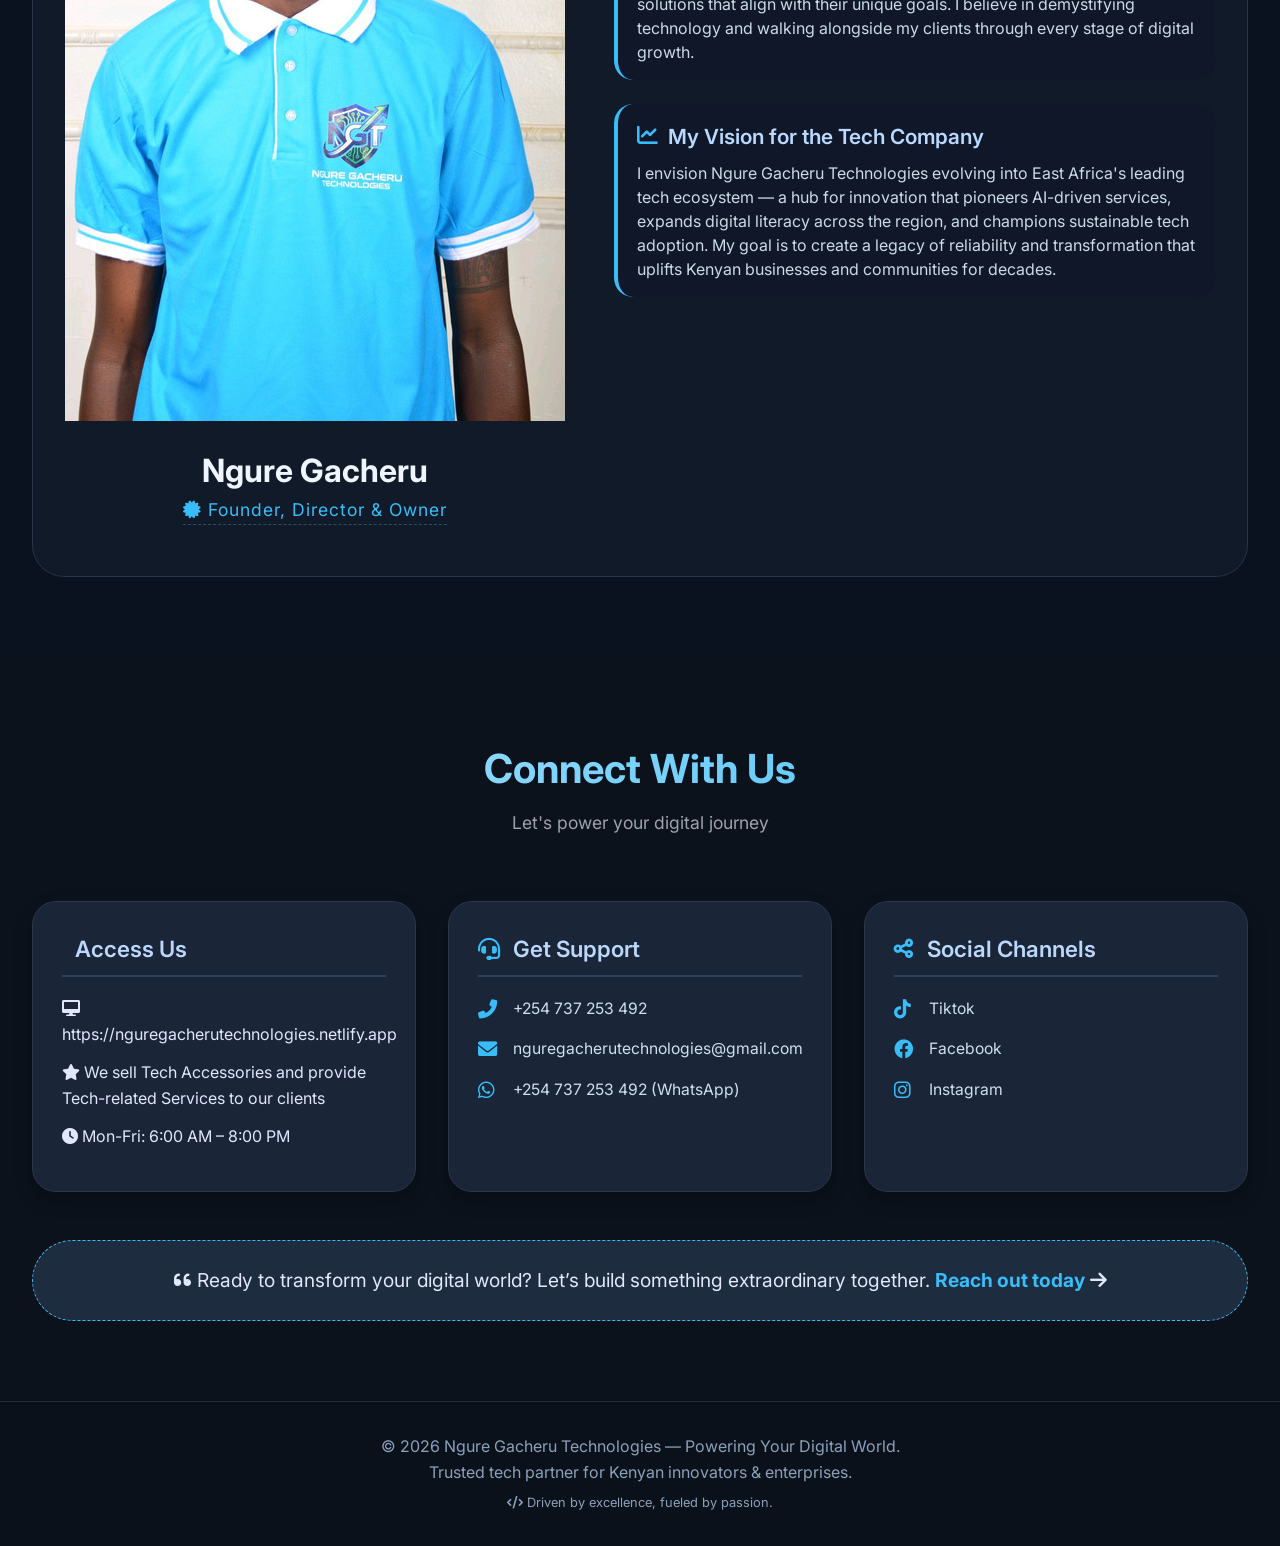
==== commit 2b7d650b: "Update aboutus.html" ====
--- a/aboutus.html
+++ b/aboutus.html
@@ -299,9 +299,9 @@
       text-align: center;
     }
     .founder-img {
-      width: 100%;
-      max-width: 280px;
-      aspect-ratio: 1 / 1;
+      width: auto;
+      max-width: 100%;
+      aspect-ratio: 3 / 4;
       object-fit: cover;
       border-radius: 2rem;
       border: 3px solid #38bdf8;
@@ -589,7 +589,7 @@
         <div class="founder-photo">
           <!-- Founder image placeholder (actual photo upload area) -->
           <img class="founder_img" 
-               src="https://instasize.com/p/1aa304f0e560e68f55639da0006b2c724a5c6091d4c13c1d27803689c3d4c22f"
+               src="WhatsApp Image 2026-03-31 at 9.51.46 PM.jpeg"
                alt="Ngure Gacheru - Founder, Director & Owner">
           <div class="founder-name">Ngure Gacheru</div>
           <div class="founder-title"><i class="fas fa-certificate"></i> Founder, Director & Owner</div>
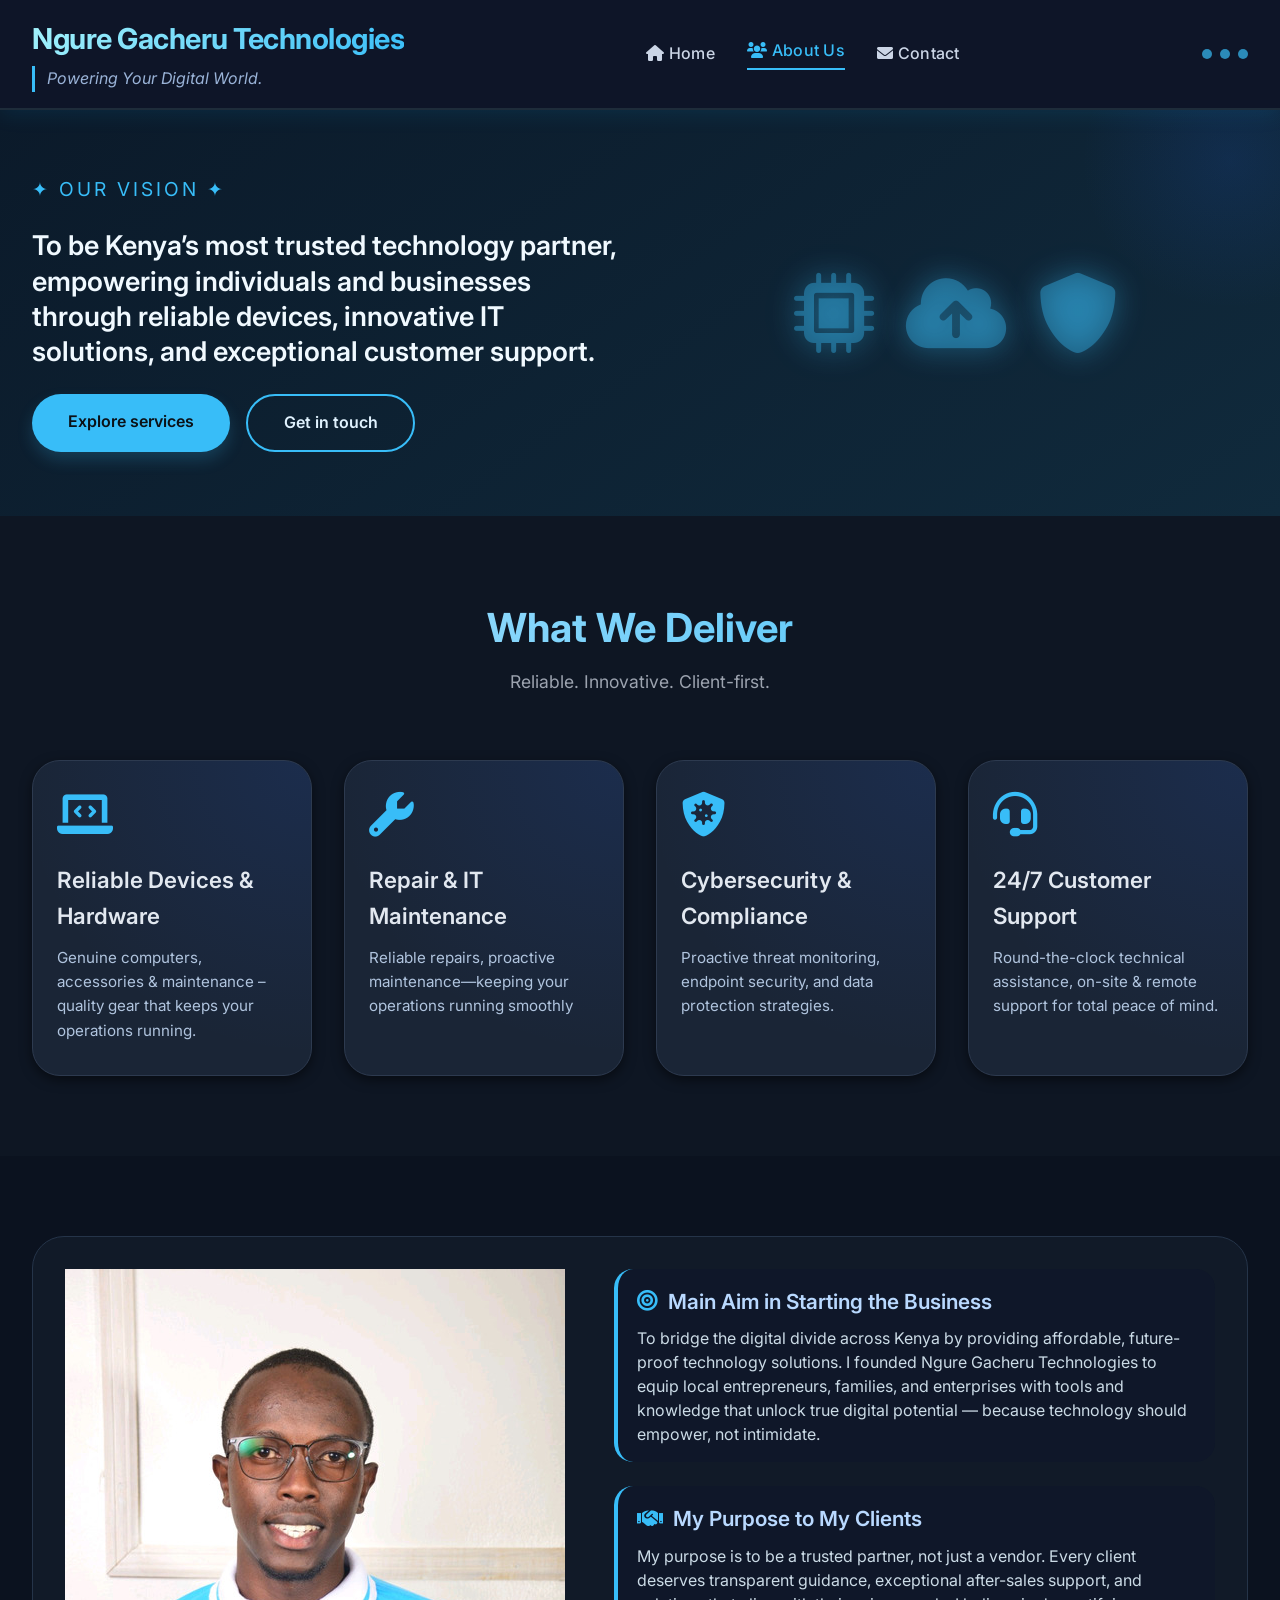
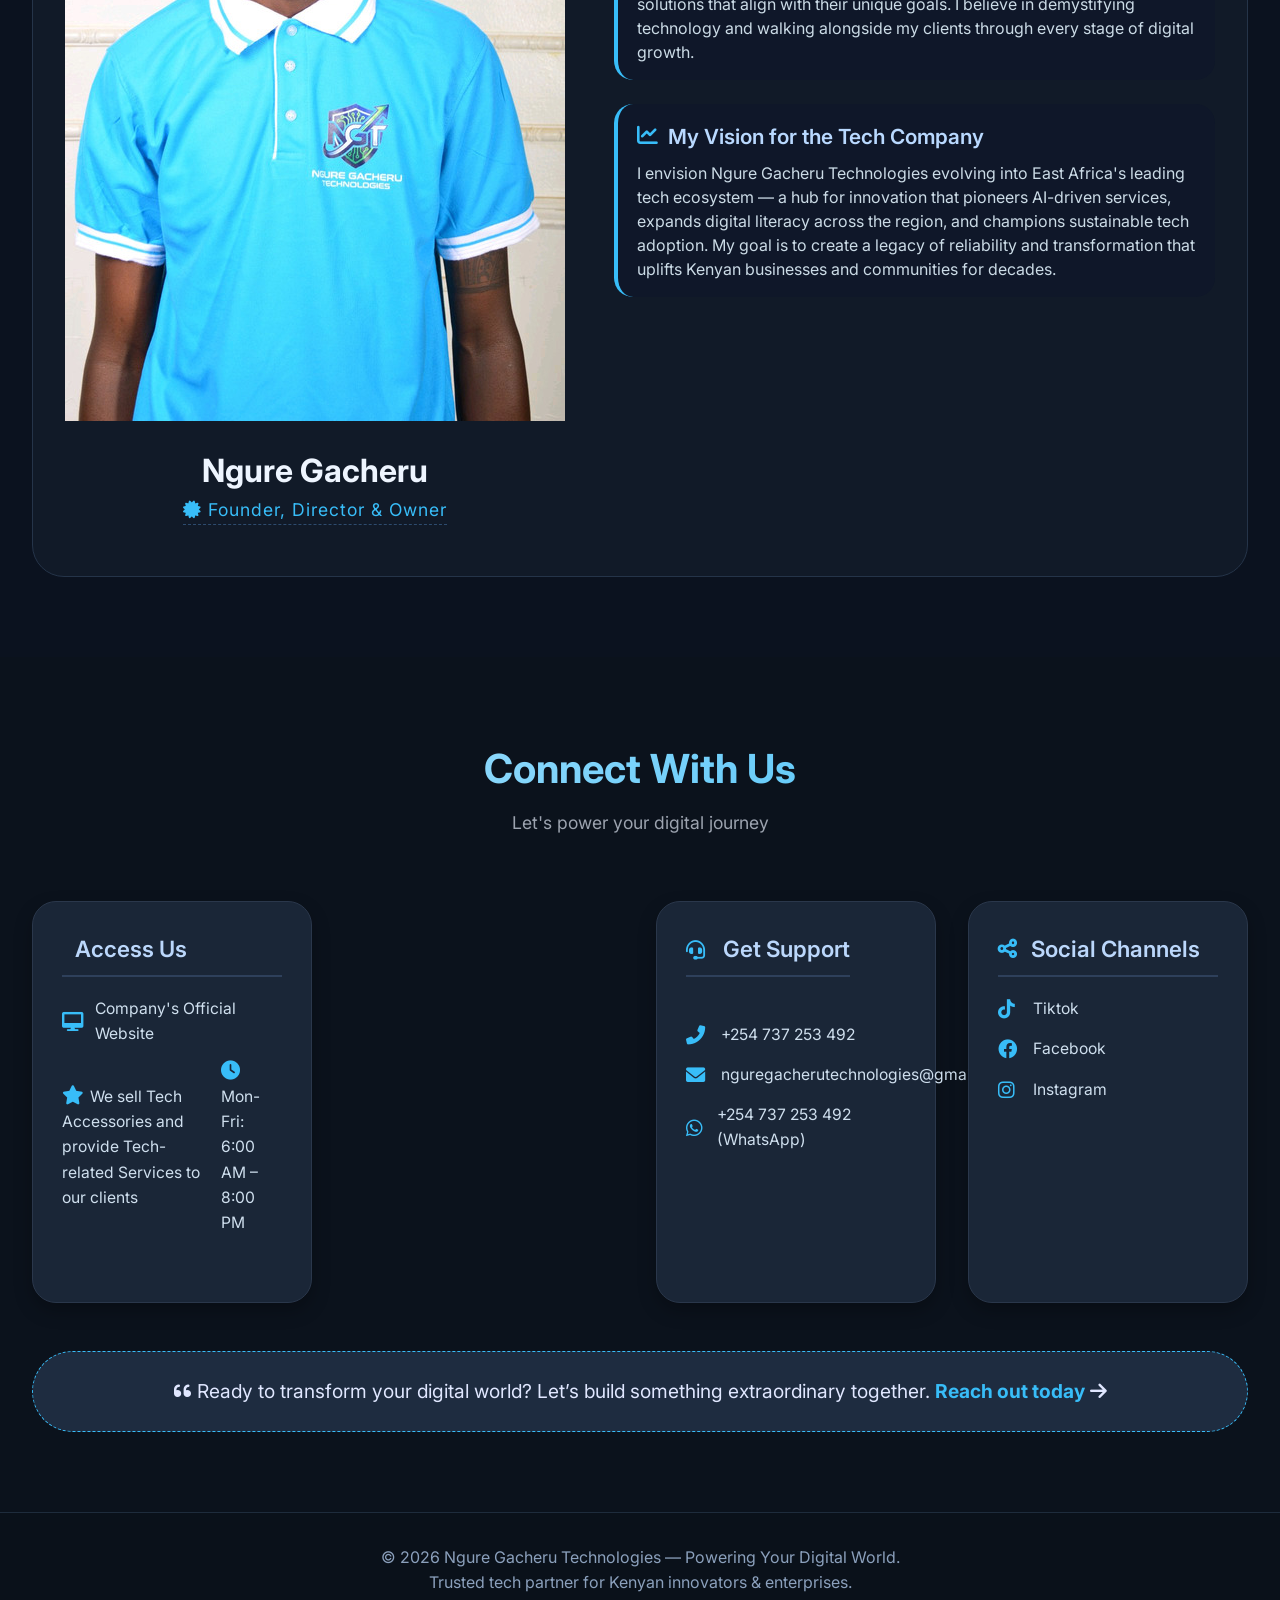
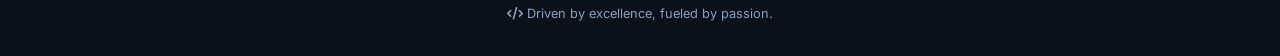
==== commit 113fc02a: "Update link to company's official website" ====
--- a/aboutus.html
+++ b/aboutus.html
@@ -621,7 +621,7 @@
         <div class="contact-group animate-on-view">
           <h3><i class="fas fa-vcard-o"></i> Access Us</h3>
           <ul>
-            <li><i class="fas fa-desktop"></i> https://nguregacherutechnologies.netlify.app</li>
+            <li><a href="https://nguregacherutechnologies.netlify.app"><i class="fas fa-desktop"></i> Company's Official Website</li>
             <li><i class="fas fa-star"></i> We sell Tech Accessories and provide Tech-related Services to our clients</li>
             <li><i class="fas fa-clock"></i> Mon-Fri: 6:00 AM – 8:00 PM</li>
           </ul>
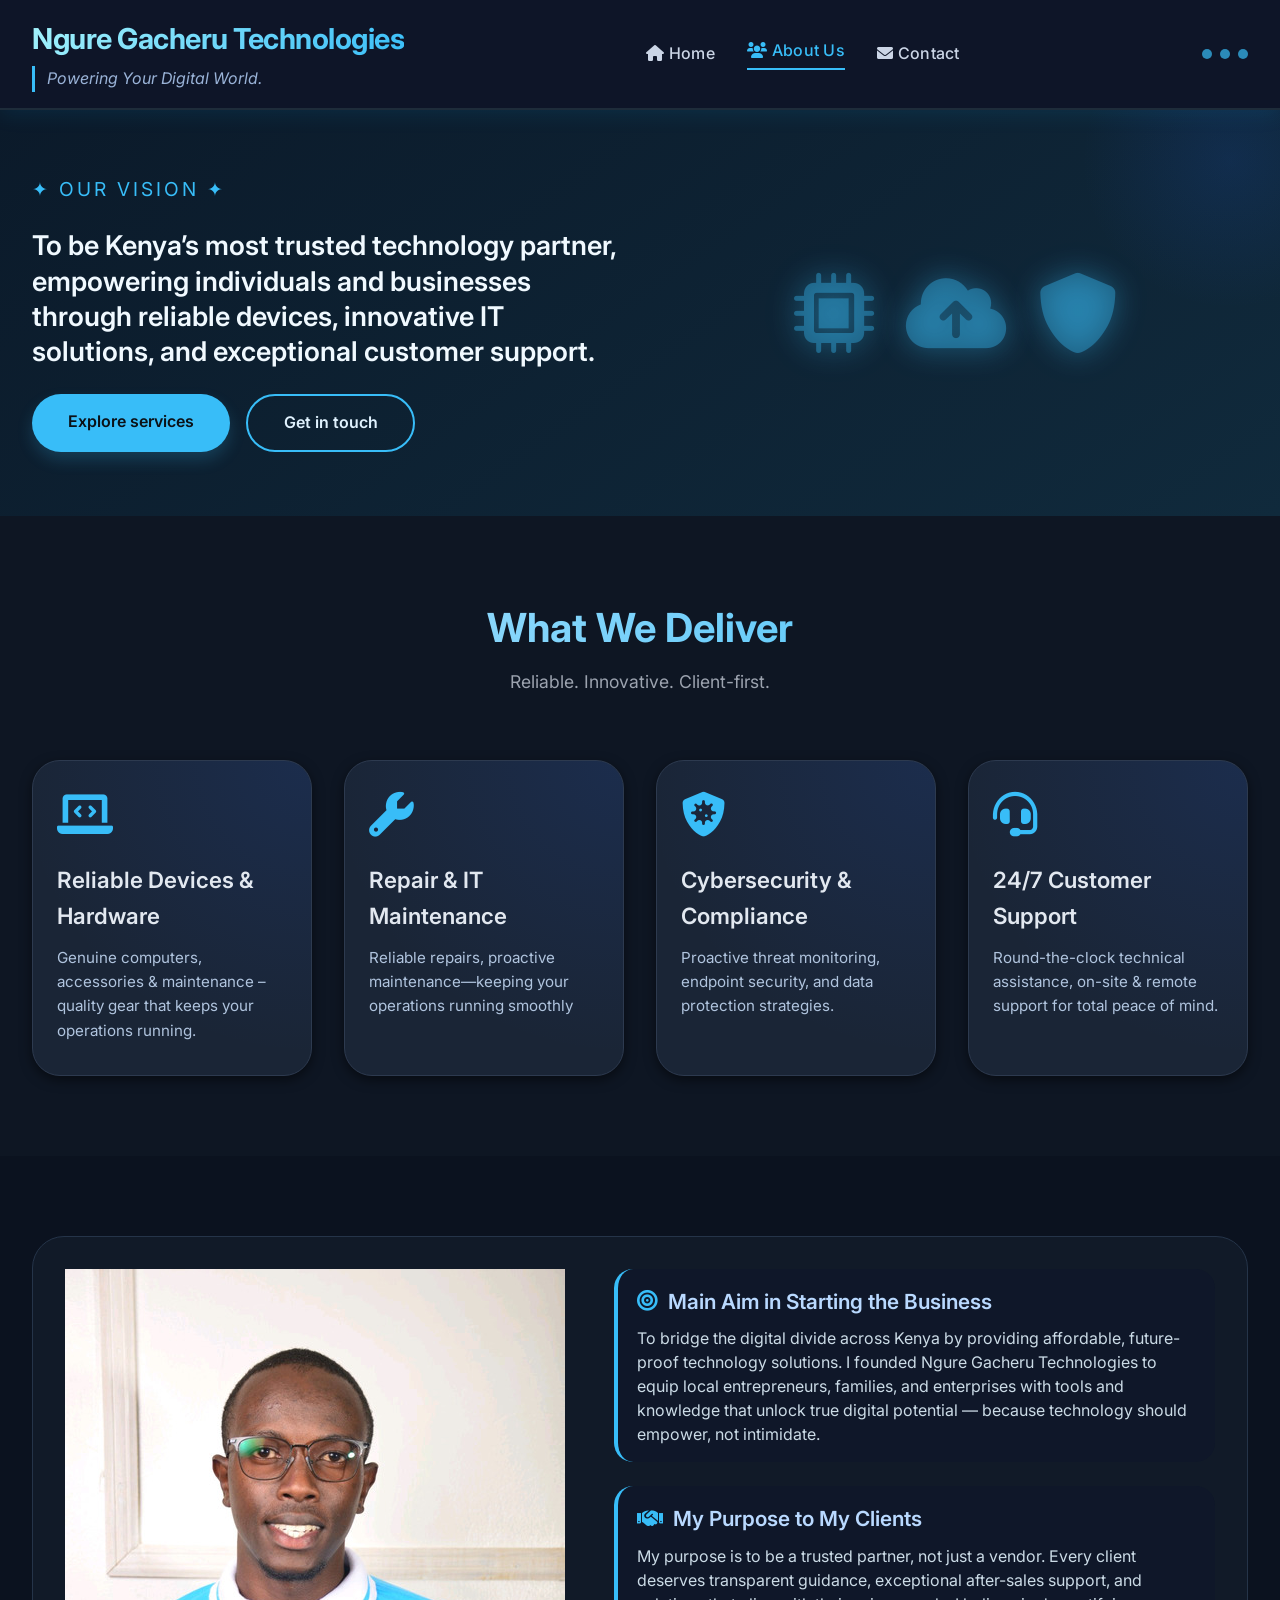
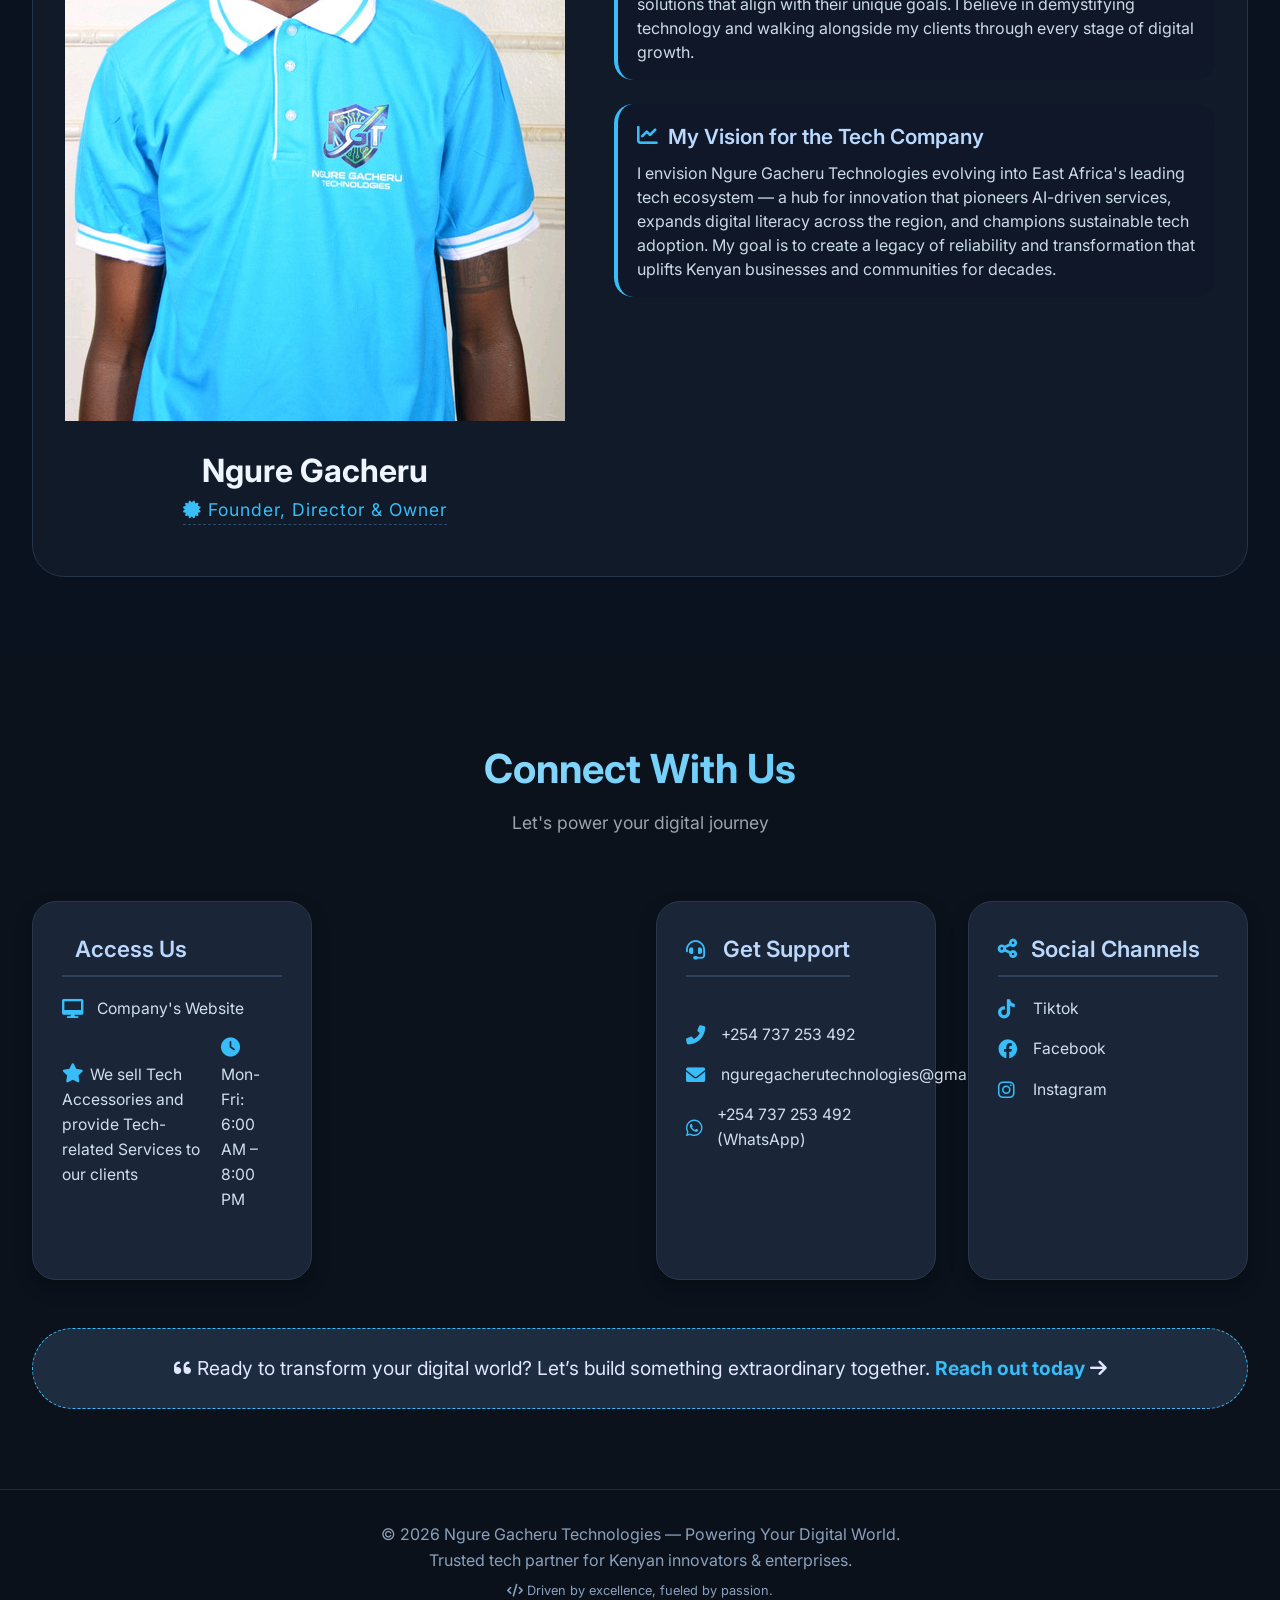
==== commit 48b58063: "Update link text for company's website" ====
--- a/aboutus.html
+++ b/aboutus.html
@@ -621,7 +621,7 @@
         <div class="contact-group animate-on-view">
           <h3><i class="fas fa-vcard-o"></i> Access Us</h3>
           <ul>
-            <li><a href="https://nguregacherutechnologies.netlify.app"><i class="fas fa-desktop"></i> Company's Official Website</li>
+            <li><a href="https://nguregacherutechnologies.netlify.app"><i class="fas fa-desktop"></i> Company's Website</li>
             <li><i class="fas fa-star"></i> We sell Tech Accessories and provide Tech-related Services to our clients</li>
             <li><i class="fas fa-clock"></i> Mon-Fri: 6:00 AM – 8:00 PM</li>
           </ul>
